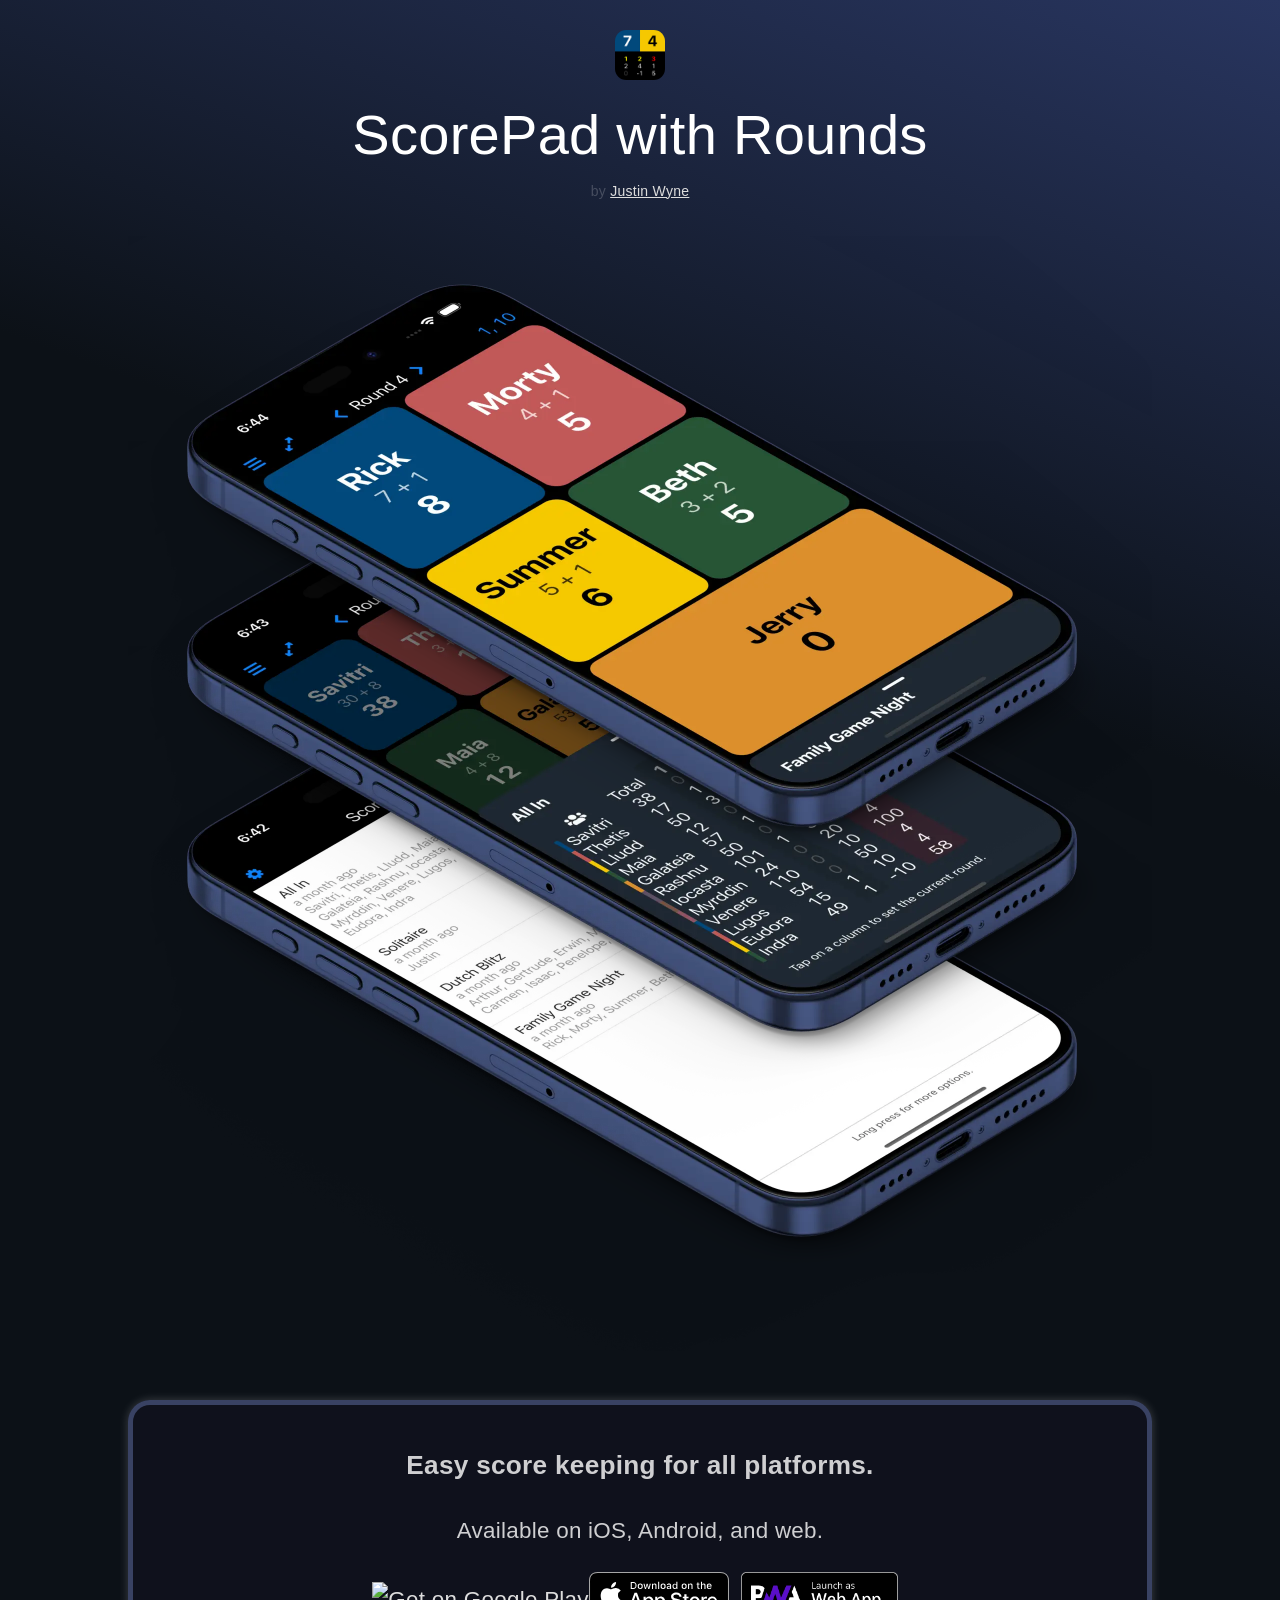
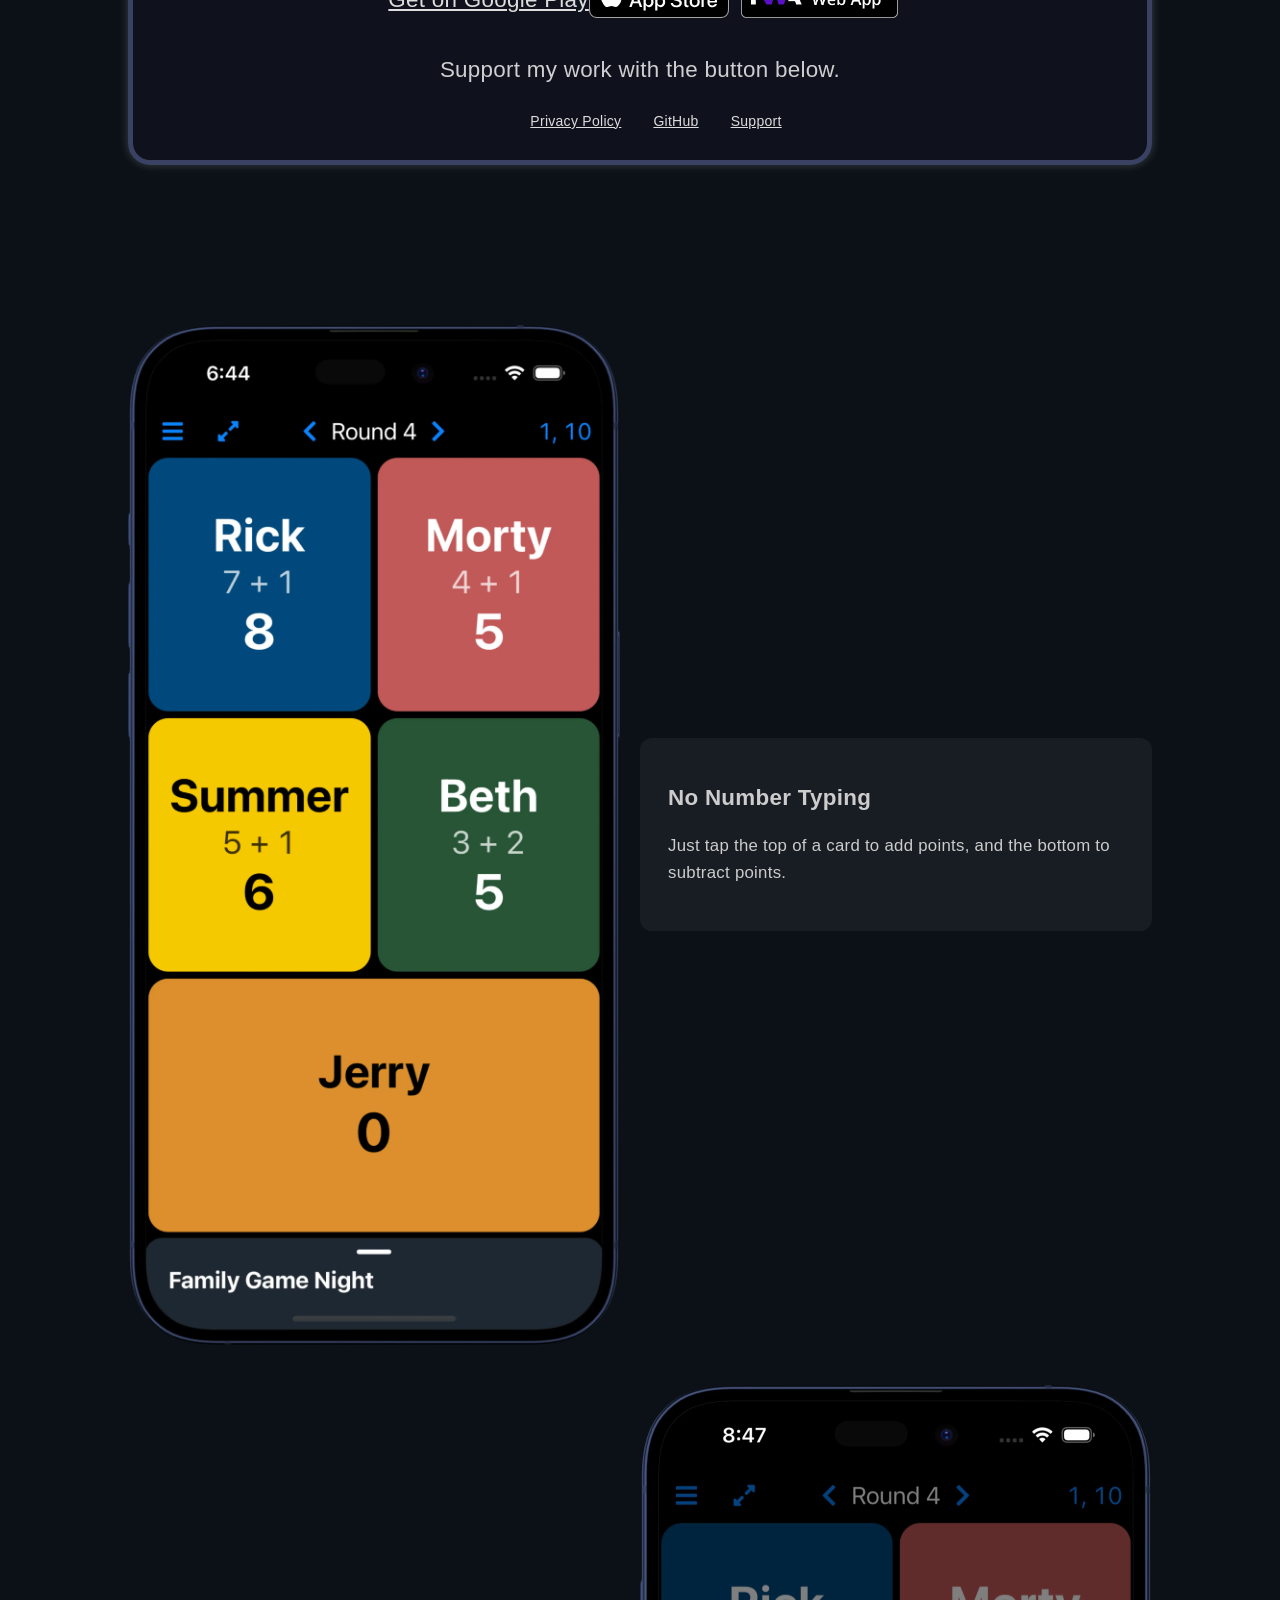
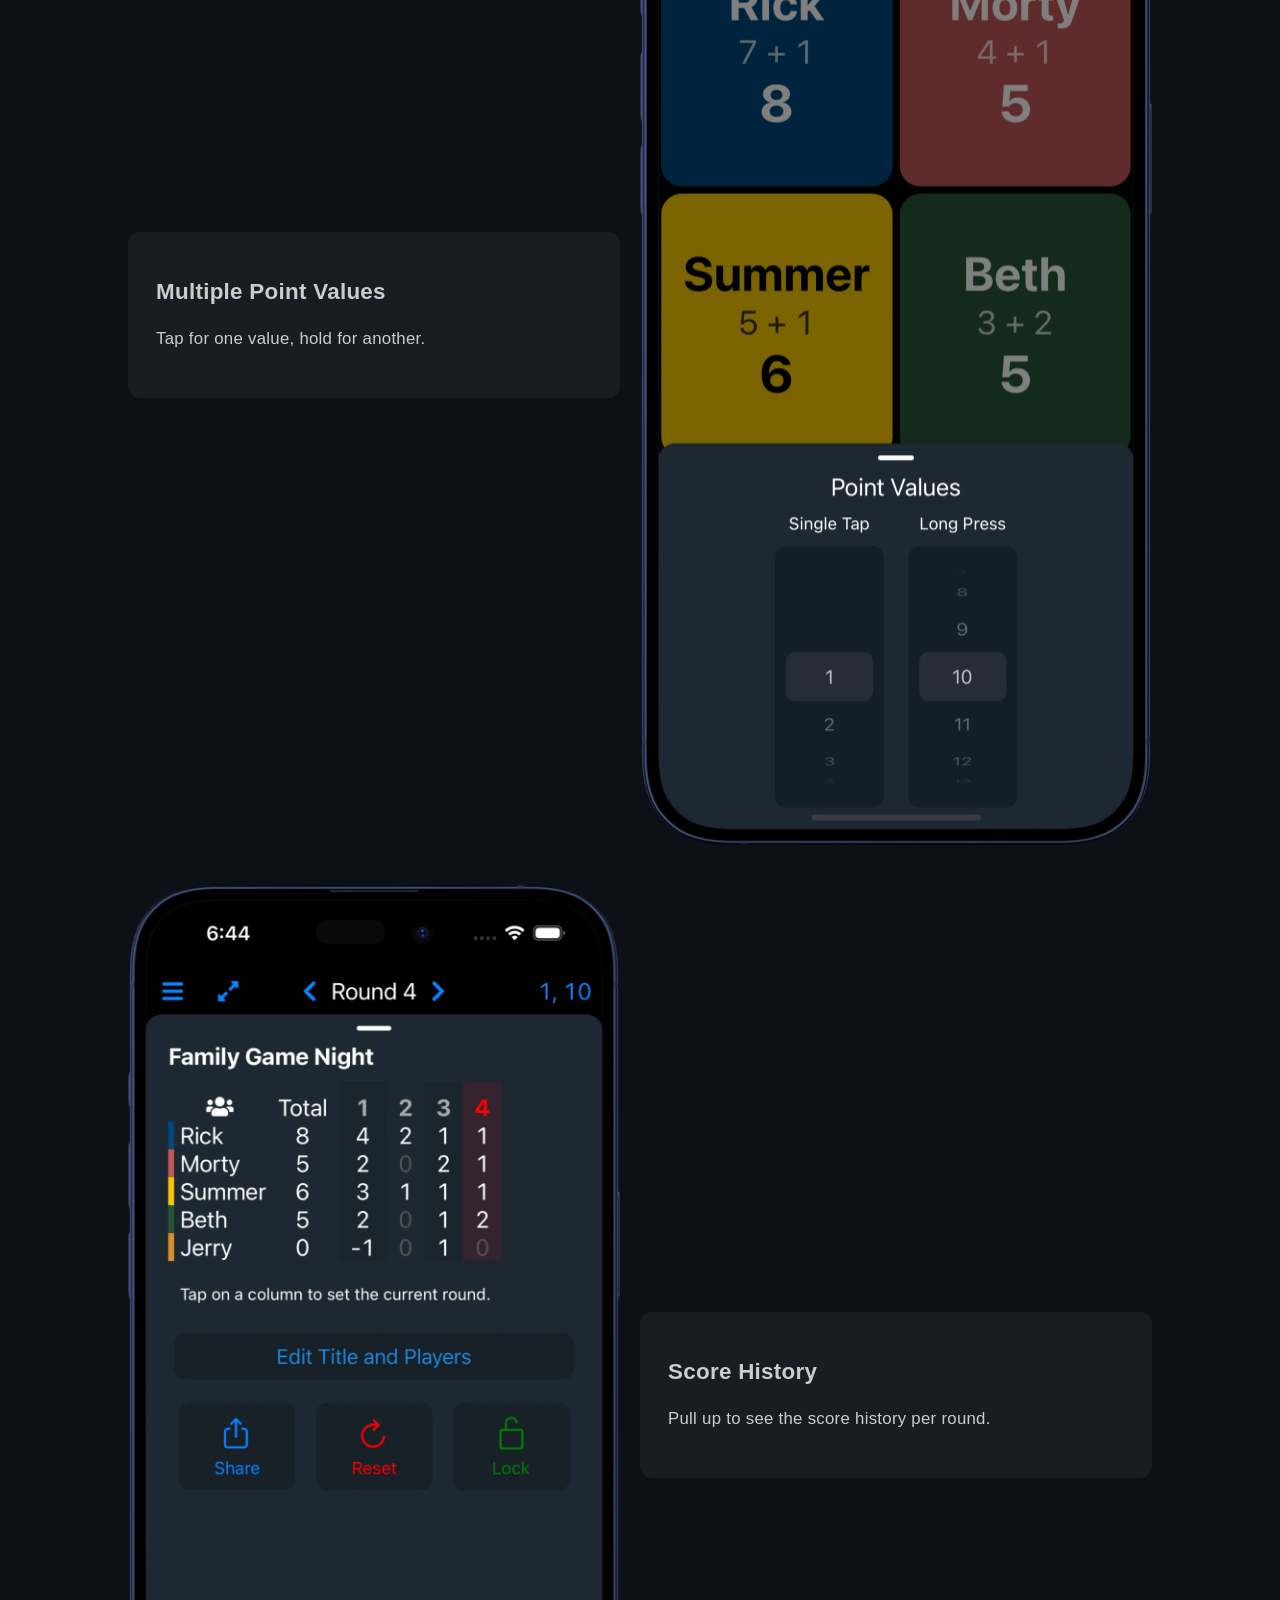
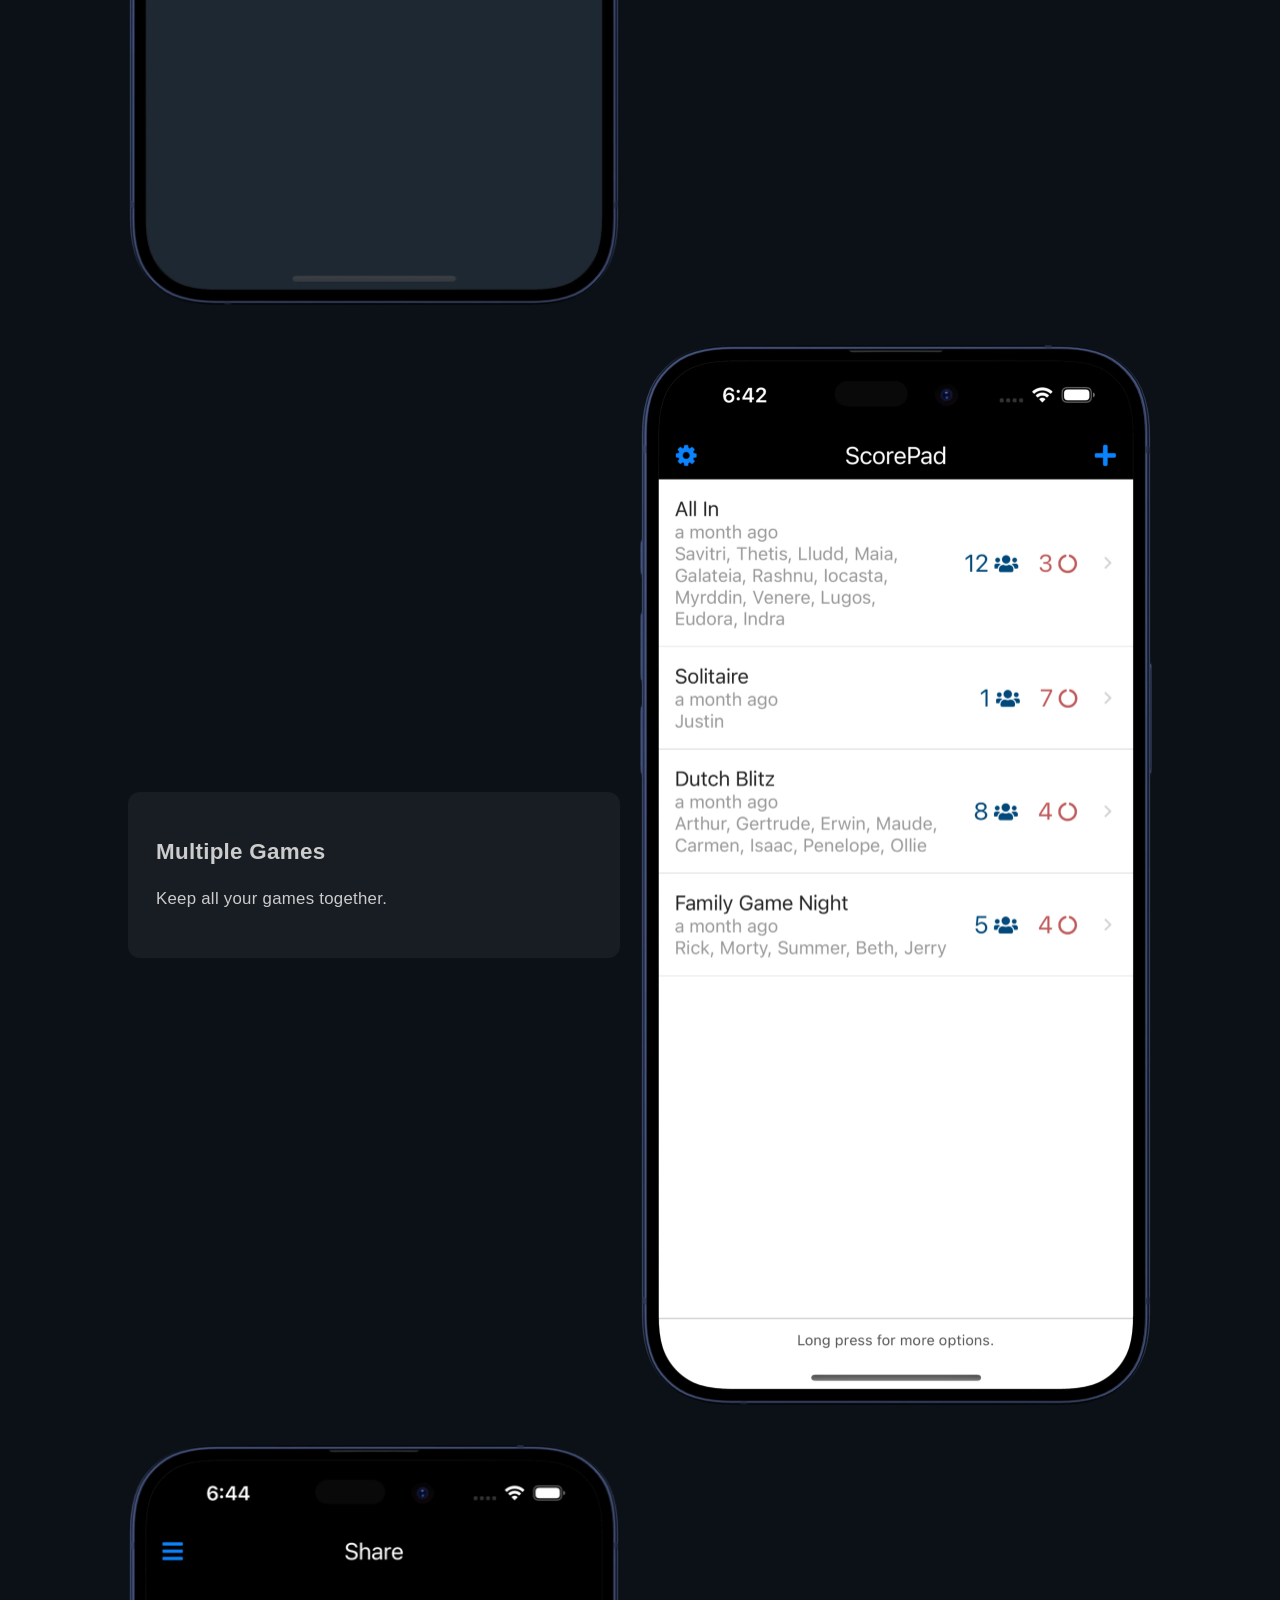
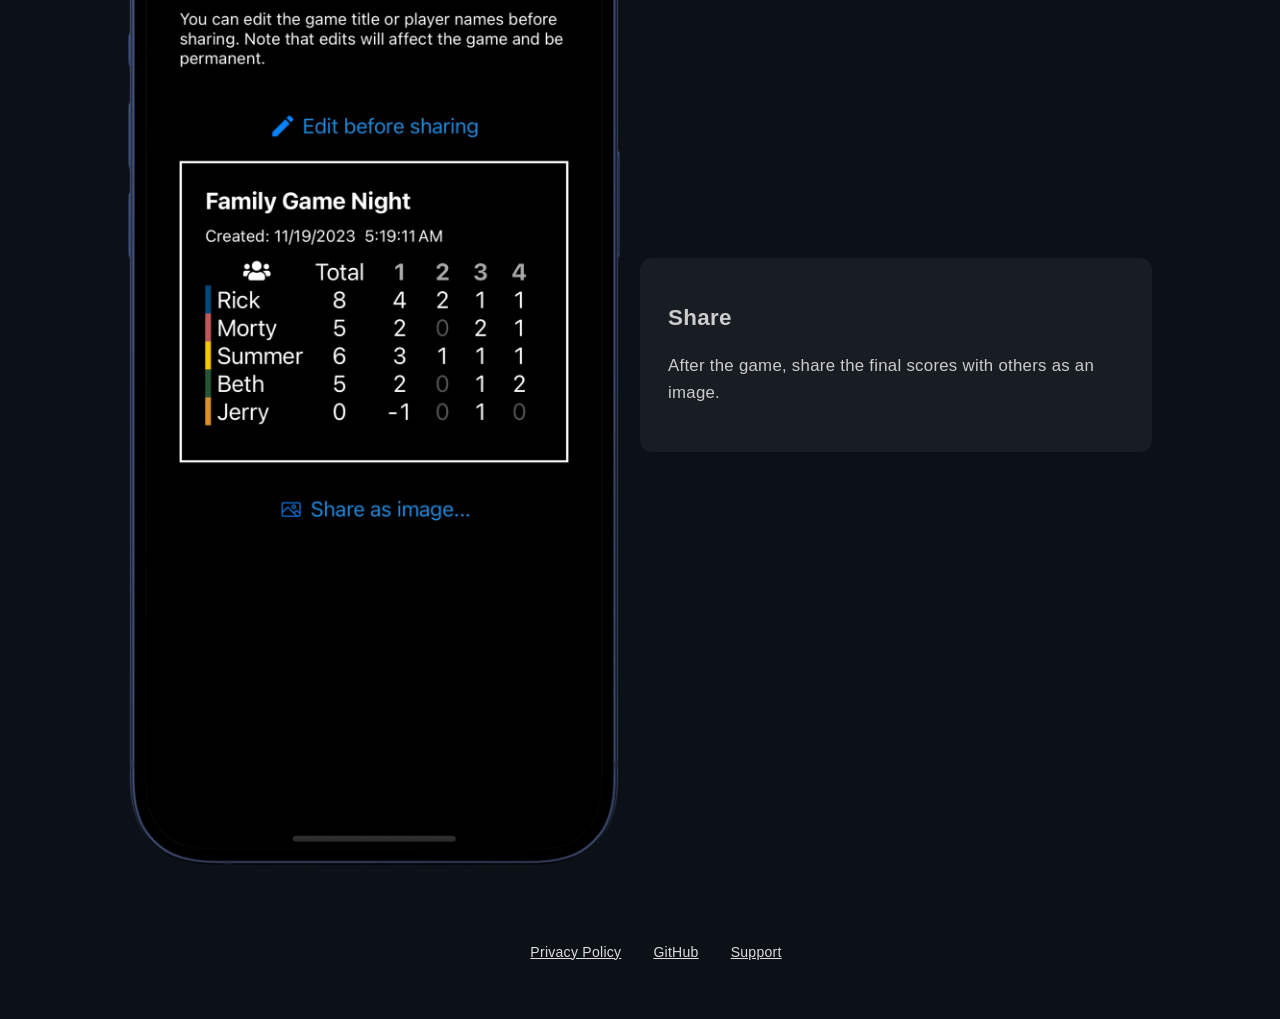
==== index.html @ 064e8ab2 "Opengraph image" ====
<!DOCTYPE html>
<html lang="en">
  <head>
    <meta charset="UTF-8" />
    <meta name="viewport" content="width=device-width, initial-scale=1.0" />
    <title>ScorePad with Rounds</title>
    <link rel="icon" href="assets/favicon.png" />

    <meta property="og:title" content="ScorePad with Rounds" />
    <meta
      property="og:description"
      content="Open source score app for iOS, Android, and web."
    />
    <meta property="og:image" content="assets/google-store-small.png" />

    <link rel="preload" href="assets/hero1.webp" as="image" />
    <link rel="preload" href="assets/hero2.webp" as="image" />
    <link rel="preload" href="assets/hero3.webp" as="image" />
  </head>

  <!-- Global site tag (gtag.js) - Google Analytics -->
  <script
    async
    src="https://www.googletagmanager.com/gtag/js?id=G-YLTV2HGXR5"
  ></script>
  <script>
    window.dataLayer = window.dataLayer || [];
    function gtag() {
      dataLayer.push(arguments);
    }
    gtag("js", new Date());

    gtag("config", "G-YLTV2HGXR5");
  </script>

  <style>
    html,
    body {
      /* overflow-x: hidden; */
      margin: 0;
      padding: 0;
      padding-top: 10px;
      font-size: 14px;
      font-family: sans-serif;
      letter-spacing: 0.02rem;
      line-height: 1.6;
      background: linear-gradient(200deg, #28355f, #0c1117 10%);
      background-size: 100% 100%;
      background-repeat: no-repeat;
      color: #ccc;
      min-height: 100vh;
      background-color: #0c1117;
    }

    @media (max-width: 768px) {
      html {
        font-size: 10px;
      }
    }

    @media (max-width: 640px) {
      html {
        font-size: 10px;
      }
    }

    .container {
      width: 90%;
      padding-left: 5%;
      padding-right: 5%;
      max-width: 1024px;
      margin: 0 auto;
    }

    .hero-wrapper {
      position: relative;
      overflow: visible;
      width: 100%;
      max-width: 100%;
      height: 0;
      padding-bottom: 100%;
      margin-top: 20px;
    }

    img.hero {
      position: absolute;
      overflow: visible;
      /* width: 140%;
      max-width: 140%; */
      width: 100%;
      max-width: 100%;
      /* left: -20%; */
      height: auto;
      animation: pulse 6s 10 ease-in-out;
      will-change: transform;
    }

    @keyframes pulse {
      0% {
        transform: translate3d(0, 0, 0);
      }

      50% {
        transform: translate3d(0, -20px, 0px);
      }

      100% {
        transform: translate3d(0, 0, 0);
      }
    }

    /* Education Styles */

    .edu {
      position: relative;
      overflow: hidden;
      display: grid;
      grid-template-columns: 1fr 1fr;
      max-width: 100%;
      padding: 20px 0;
    }

    .edu-left {
      padding-right: 20px;
    }

    .edu-left,
    .edu-right {
      display: flex;
      flex-direction: column;
      justify-content: center;
    }

    @media (max-width: 768px) {
      .edu-focus-left {
        grid-template-columns: 3fr 2fr;
      }

      .edu-focus-right {
        grid-template-columns: 2fr 3fr;
      }
    }

    .edu-info {
      background: hsla(0, 0%, 100%, 0.05);
      border-radius: 12px;
      float: right;
      padding: 2rem;
      font-size: 1.2rem;
    }

    .edu-info h2 {
      font-size: 1.6rem;
      margin-top: 1rem;
      margin-bottom: 1rem;
    }

    .edu img {
      position: relative;
      max-width: 100%;
      height: auto;
    }

    img.hero:nth-child(1) {
      top: 40%;
      animation-delay: 1s;
    }

    img.hero:nth-child(2) {
      top: 20%;
      animation-delay: 0.5s;
    }

    img.hero:nth-child(3) {
      top: 0;
    }

    .app__logo-wrapper {
      display: inline-block;
      background-size: contain;
      max-width: 50px;
      max-height: 50px;
      padding: 10px;
      margin: 64px;
      height: 100%;
      background-repeat: no-repeat;
      margin: 0 auto;
    }

    .app__logo {
      border-radius: 22.5%;
      mask-size: cover;
      width: 100%;
      height: auto;
      margin: 0 auto;
    }

    .app__name {
      display: block;
      font-size: 4rem;
      text-align: center;
      margin: 0 auto;
      color: #fff;
    }

    .author {
      display: block;
      font-size: 1rem;
      text-align: center;
      margin: 0 auto;
      padding-bottom: 1rem;
      color: rgba(255, 255, 255, 0.2);
    }

    .app__description {
      text-align: center;
      display: block;
      font-size: 1.6rem;
      margin: 10rem auto;
      color: rgba(255, 255, 255, 0.8);
      border: 5px solid rgba(76, 87, 130, 0.7);
      border-radius: 22px;
      padding: 1rem;
      padding-left: 3rem;
      padding-right: 3rem;
      box-shadow: 0 0 10px rgba(255, 255, 255, 0.2);
      background-color: rgba(18, 19, 33, 0.659);
    }

    footer {
      text-align: center;
      color: #ddd;
      padding: 3rem;
    }
    .footer__links {
      list-style: none;
      display: flex;
      justify-content: center;
      padding-left: 0;
    }
    .footer__link {
      margin-left: 32px;
    }

    a {
      color: #ddd;
      transition: color 0.3s ease-in-out;
    }

    a:hover {
      color: #fff;
    }

    .half {
      height: 50%;
      overflow: hidden;
    }

    .half img {
      height: 100%;
      object-fit: cover;
      width: 100%;
      object-position: bottom;
      mask-image: linear-gradient(
        to bottom,
        rgba(0, 0, 0, 0),
        rgba(0, 0, 0, 1) 20%
      );
    }

    .app__buttons {
      display: flex;
      flex-direction: row;
      align-items: center;
      justify-content: center;
      margin-left: -9.8px;
    }

    .app__buttons--mobile {
      display: none;
    }

    .app__button-play img {
      width: 176.4px;
    }

    .app__button-ios img {
      width: 140px;
    }

    .app__button-web {
      margin-left: 12px;
    }

    .app__button-web img {
      width: 157px;
    }

    @media (max-width: 768px) {
      .app__button-play img {
        width: 126px;
      }

      .app__button-ios img {
        width: 100px;
      }

      .app__button-web {
        margin-left: 8px;
      }

      .app__button-web img {
        width: 112px;
      }
    }

    /* Add more nth-child styles for additional images */
  </style>

  <body>
    <div class="container" style="text-align: center">
      <div class="app__logo-wrapper">
        <img
          class="app__logo"
          src="assets/app-icon.webp"
          alt="ScorePad with Rounds"
        />
      </div>
      <div class="app__name">ScorePad with Rounds</div>
      <div class="author">
        by <a href="https://www.justinwyne.com"> Justin Wyne </a>
      </div>
    </div>

    <div class="container">
      <div class="hero-wrapper">
        <img
          src="assets/hero3.webp"
          alt="ScorePad with Rounds"
          class="hero"
          loading="lazy"
        />
        <img
          src="assets/hero2.webp"
          alt="ScorePad with Rounds"
          class="hero"
          loading="lazy"
        />
        <img
          src="assets/hero1.webp"
          alt="ScorePad with Rounds"
          class="hero"
          loading="lazy"
        />
      </div>
    </div>

    <div class="container">
      <div class="app__description">
        <h3>Easy score keeping for all platforms.</h3>
        <p>Available on iOS, Android, and web.</p>
        <div class="app__buttons app__buttons--desktop">
          <a
            href="https://play.google.com/store/apps/details?id=com.wyne.scorepad"
            class="app__button-play"
            target="_blank"
            title="Get on Google Play"
          >
            <img src="assets/google-play-badge.png" alt="Get on Google Play" />
          </a>
          <a
            href="https://apps.apple.com/us/app/scorepad-with-rounds/id1577906063?platform=iphone"
            class="app__button-ios"
            target="_blank"
            title="Get on Appstore"
          >
            <img src="assets/ios-badge.svg" alt="Get on Appstore" />
          </a>
          <a
            href="https://wyne.github.io/scorepad-app/"
            class="app__button-web"
            target="_blank"
            title="Go to website"
          >
            <img src="assets/pwa-badge.png" alt="Go to website" />
          </a>
        </div>

        <p>Support my work with the button below.</p>

        <p>
          <script
            type="text/javascript"
            src="https://cdnjs.buymeacoffee.com/1.0.0/button.prod.min.js"
            data-name="bmc-button"
            data-slug="wyne"
            data-color="#FFDD00"
            data-emoji=""
            data-font="Poppins"
            data-text="Buy me a coffee"
            data-outline-color="#000000"
            data-font-color="#000000"
            data-coffee-color="#ffffff"
          ></script>
        </p>

        <ul class="footer__links" style="font-size: 1rem">
          <li class="footer__link">
            <a href="privacy.html">Privacy Policy</a>
          </li>
          <li class="footer__link">
            <a
              href="https://github.com/wyne/scorepad-react-native"
              targe="_blank"
              >GitHub</a
            >
          </li>
          <li class="footer__link">
            <a href="mailto:scorepad@justinwyne.com">Support</a>
          </li>
        </ul>
      </div>

      <div class="edu edu-focus-left">
        <div class="edu-left">
          <img src="assets/edu-board5.webp" alt="ScorePad with Rounds" />
        </div>
        <div class="edu-right">
          <div class="edu-info">
            <h2>No Number Typing</h2>
            <p>
              Just tap the top of a card to add points, and the bottom to
              subtract points.
            </p>
          </div>
        </div>
      </div>

      <div class="edu edu-focus-right">
        <div class="edu-left">
          <div class="edu-info">
            <h2>Multiple Point Values</h2>
            <p>Tap for one value, hold for another.</p>
          </div>
        </div>
        <div class="edu-right">
          <img src="assets/edu-addend5.webp" alt="ScorePad with Rounds" />
        </div>
      </div>

      <div class="edu edu-focus-left">
        <div class="edu-left">
          <img src="assets/edu-bottom5.webp" alt="ScorePad with Rounds" />
        </div>
        <div class="edu-right">
          <div class="edu-info">
            <h2>Score History</h2>
            <p>Pull up to see the score history per round.</p>
          </div>
        </div>
      </div>

      <div class="edu edu-focus-right">
        <div class="edu-left">
          <div class="edu-info">
            <h2>Multiple Games</h2>
            <p>Keep all your games together.</p>
          </div>
        </div>
        <div class="edu-right">
          <img src="assets/edu-home.webp" alt="ScorePad with Rounds" />
        </div>
      </div>

      <div class="edu edu-focus-left">
        <div class="edu-left">
          <img src="assets/edu-share.webp" alt="ScorePad with Rounds" />
        </div>
        <div class="edu-right">
          <div class="edu-info">
            <h2>Share</h2>
            <p>
              After the game, share the final scores with others as an image.
            </p>
          </div>
        </div>
      </div>
    </div>

    <footer>
      <ul class="footer__links">
        <li class="footer__link">
          <a href="/privacy">Privacy Policy</a>
        </li>
        <li class="footer__link">
          <a href="https://github.com/wyne/scorepad-react-native" targe="_blank"
            >GitHub</a
          >
        </li>
        <li class="footer__link">
          <a href="mailto:scorepad@justinwyne.com">Support</a>
        </li>
      </ul>
    </footer>
  </body>
</html>
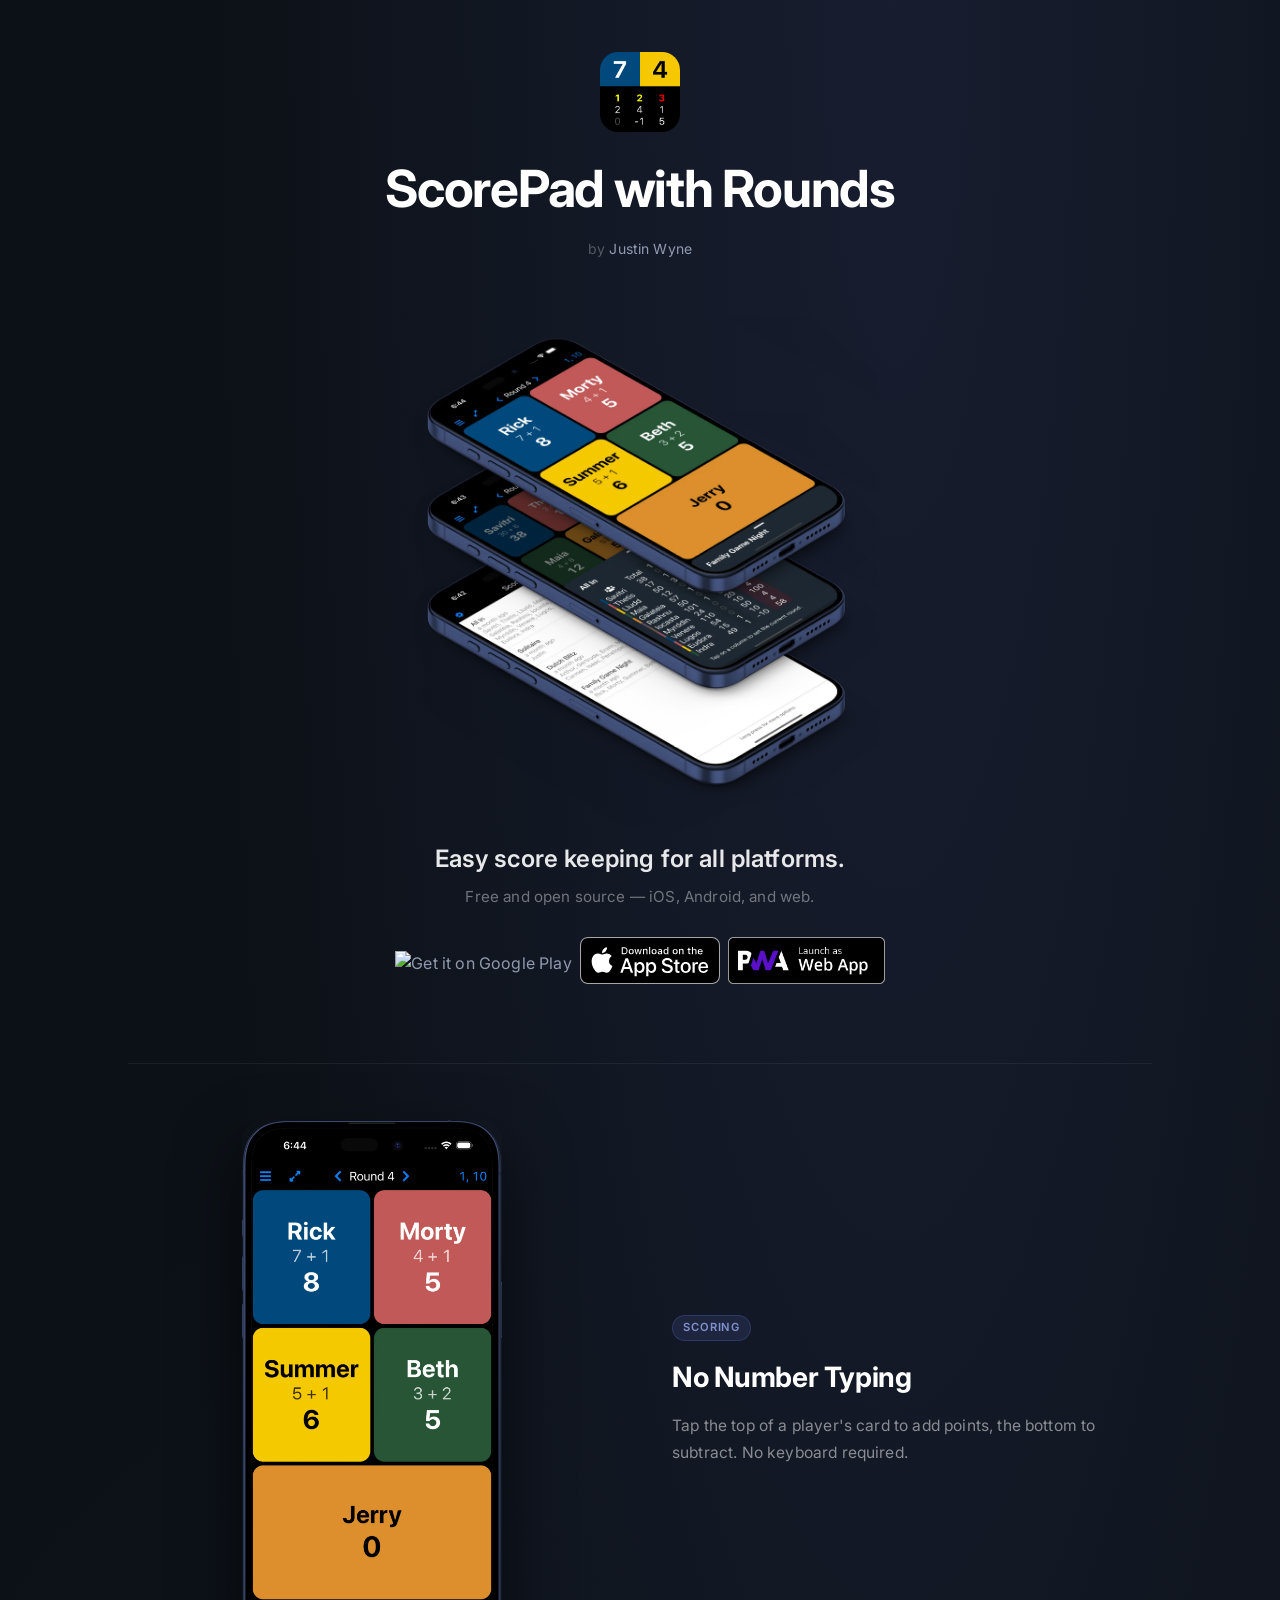
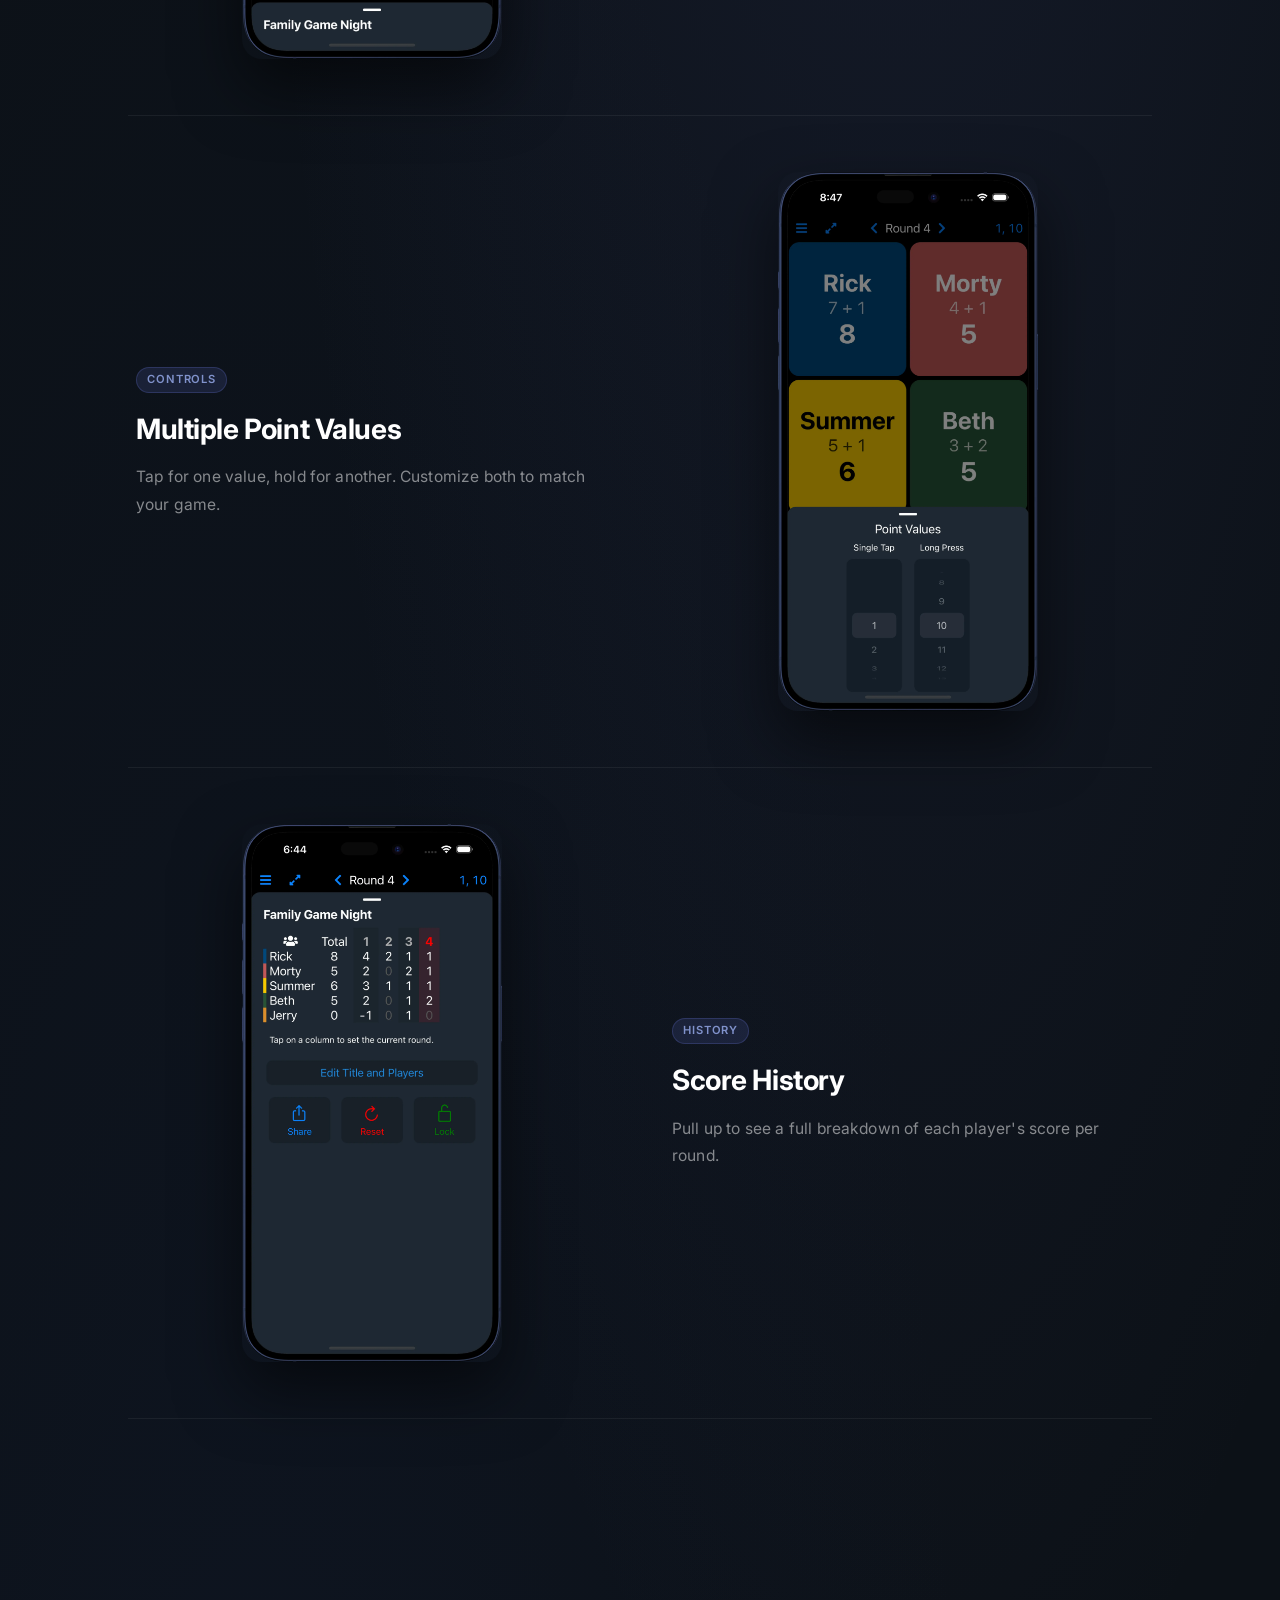
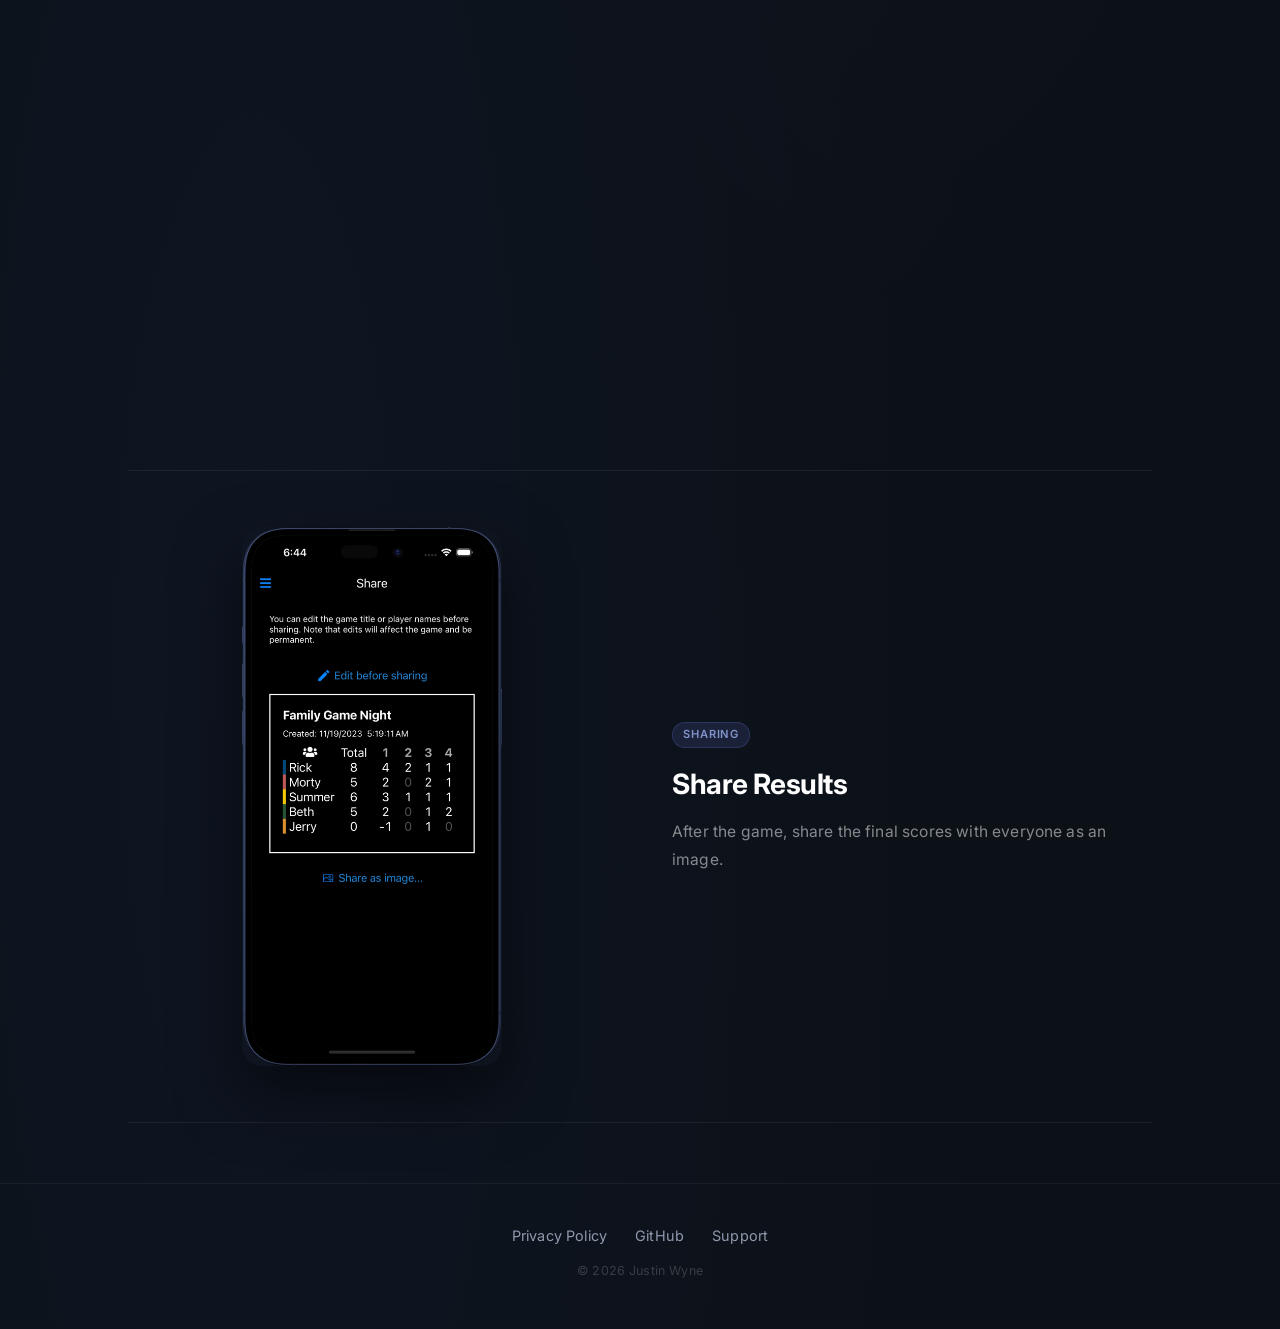
==== commit 2600f238: "Cleanup UI, create readme" ====
--- a/index.html
+++ b/index.html
@@ -4,503 +4,453 @@
     <meta charset="UTF-8" />
     <meta name="viewport" content="width=device-width, initial-scale=1.0" />
     <title>ScorePad with Rounds</title>
+    <meta name="description" content="Free score-keeping app for board games, card games, and any competitive activity. Available on iOS, Android, and web." />
     <link rel="icon" href="assets/favicon.png" />
 
     <meta property="og:title" content="ScorePad with Rounds" />
-    <meta
-      property="og:description"
-      content="Open source score app for iOS, Android, and web."
-    />
+    <meta property="og:description" content="Free open-source score keeping app for iOS, Android, and web." />
     <meta property="og:image" content="assets/google-store-small.png" />
+    <meta property="og:type" content="website" />
+    <meta property="og:url" content="https://www.scorepadapp.com" />
 
     <link rel="preload" href="assets/hero1.webp" as="image" />
     <link rel="preload" href="assets/hero2.webp" as="image" />
     <link rel="preload" href="assets/hero3.webp" as="image" />
+
+    <link rel="preconnect" href="https://fonts.googleapis.com" />
+    <link rel="preconnect" href="https://fonts.gstatic.com" crossorigin />
+    <link href="https://fonts.googleapis.com/css2?family=Inter:wght@400;500;600;700&display=swap" rel="stylesheet" />
+
+    <!-- Google Analytics -->
+    <script async src="https://www.googletagmanager.com/gtag/js?id=G-YLTV2HGXR5"></script>
+    <script>
+      window.dataLayer = window.dataLayer || [];
+      function gtag() { dataLayer.push(arguments); }
+      gtag("js", new Date());
+      gtag("config", "G-YLTV2HGXR5");
+    </script>
+
+    <style>
+      *, *::before, *::after {
+        box-sizing: border-box;
+      }
+
+      html {
+        scroll-behavior: smooth;
+      }
+
+      html, body {
+        margin: 0;
+        padding: 0;
+        font-family: 'Inter', -apple-system, BlinkMacSystemFont, 'Segoe UI', sans-serif;
+        font-size: 16px;
+        letter-spacing: 0.01rem;
+        line-height: 1.6;
+        min-height: 100vh;
+        background-color: #0c1117;
+        color: #a0aabb;
+      }
+
+      body {
+        background:
+          radial-gradient(ellipse at 70% 0%, rgba(76, 87, 160, 0.18) 0%, transparent 55%),
+          radial-gradient(ellipse at 20% 85%, rgba(30, 50, 110, 0.12) 0%, transparent 50%),
+          #0c1117;
+      }
+
+      .container {
+        width: 100%;
+        max-width: 1024px;
+        margin: 0 auto;
+        padding: 0 5%;
+      }
+
+      a {
+        color: rgba(200, 210, 235, 0.7);
+        text-decoration: none;
+        transition: color 0.2s ease;
+      }
+
+      a:hover {
+        color: #fff;
+      }
+
+      /* ── Header ── */
+      .header {
+        text-align: center;
+        padding: 52px 0 32px;
+      }
+
+      .app__logo-wrapper {
+        display: inline-block;
+        width: 80px;
+        height: 80px;
+        margin-bottom: 16px;
+      }
+
+      .app__logo {
+        width: 100%;
+        height: auto;
+        border-radius: 22.5%;
+      }
+
+      .app__name {
+        display: block;
+        font-size: clamp(2rem, 5vw, 3.2rem);
+        font-weight: 700;
+        color: #fff;
+        letter-spacing: -0.025em;
+        margin-bottom: 8px;
+      }
+
+      .author {
+        display: block;
+        font-size: 0.875rem;
+        color: rgba(255, 255, 255, 0.28);
+      }
+
+      /* ── Hero ── */
+      .hero-wrapper {
+        position: relative;
+        width: 100%;
+        max-width: 480px;
+        margin: 24px auto 0;
+        aspect-ratio: 1 / 1;
+      }
+
+      img.hero {
+        position: absolute;
+        width: 100%;
+        height: auto;
+        animation: float 6s ease-in-out infinite;
+        will-change: transform;
+      }
+
+      img.hero:nth-child(1) { top: 40%; animation-delay: 1s; }
+      img.hero:nth-child(2) { top: 20%; animation-delay: 0.5s; }
+      img.hero:nth-child(3) { top: 0; }
+
+      @keyframes float {
+        0%, 100% { transform: translateY(0); }
+        50%       { transform: translateY(-18px); }
+      }
+
+      /* ── CTA ── */
+      .cta {
+        text-align: center;
+        padding: 44px 0 24px;
+      }
+
+      .cta__headline {
+        font-size: clamp(1.2rem, 3vw, 1.5rem);
+        font-weight: 600;
+        color: rgba(255, 255, 255, 0.9);
+        margin: 0 0 6px;
+      }
+
+      .cta__sub {
+        font-size: 0.95rem;
+        color: rgba(255, 255, 255, 0.4);
+        margin: 0 0 28px;
+      }
+
+      .app__buttons {
+        display: flex;
+        flex-direction: row;
+        align-items: center;
+        justify-content: center;
+        gap: 8px;
+        flex-wrap: wrap;
+        margin-bottom: 28px;
+      }
+
+      .app__button-play img { width: 176px; }
+      .app__button-ios img  { width: 140px; }
+      .app__button-web img  { width: 157px; }
+
+      @media (max-width: 480px) {
+        .app__button-play img { width: 140px; }
+        .app__button-ios img  { width: 112px; }
+        .app__button-web img  { width: 126px; }
+      }
+
+      /* ── Features ── */
+      .features {
+        padding: 20px 0 60px;
+      }
+
+      .feature-divider {
+        border: none;
+        border-top: 1px solid rgba(255, 255, 255, 0.06);
+        margin: 0;
+      }
+
+      .edu {
+        display: grid;
+        grid-template-columns: 1fr 1fr;
+        gap: 48px;
+        align-items: center;
+        padding: 56px 0;
+        opacity: 0;
+        transform: translateY(24px);
+        transition: opacity 0.55s ease, transform 0.55s ease;
+      }
+
+      .edu.visible {
+        opacity: 1;
+        transform: translateY(0);
+      }
+
+      .edu-focus-right .edu-image { order: 2; }
+      .edu-focus-right .edu-info  { order: 1; }
+
+      @media (max-width: 640px) {
+        .edu {
+          grid-template-columns: 1fr;
+          gap: 24px;
+          padding: 40px 0;
+        }
+        /* Image always on top when stacked */
+        .edu .edu-image { order: -1 !important; }
+        .edu .edu-info  { order: 1 !important; }
+      }
+
+      .edu-image img {
+        width: 100%;
+        max-width: 260px;
+        height: auto;
+        display: block;
+        margin: 0 auto;
+        border-radius: 20px;
+        box-shadow: 0 28px 64px rgba(0, 0, 0, 0.55);
+      }
+
+      .edu-info {
+        padding: 0 8px;
+      }
+
+      .edu-badge {
+        display: inline-block;
+        background: rgba(76, 87, 160, 0.22);
+        color: rgba(140, 158, 220, 0.9);
+        border: 1px solid rgba(76, 87, 160, 0.38);
+        border-radius: 20px;
+        font-size: 0.7rem;
+        font-weight: 600;
+        letter-spacing: 0.08em;
+        text-transform: uppercase;
+        padding: 3px 10px;
+        margin-bottom: 14px;
+      }
+
+      .edu-info h2 {
+        font-size: clamp(1.3rem, 2.5vw, 1.75rem);
+        font-weight: 700;
+        color: #fff;
+        margin: 0 0 12px;
+        letter-spacing: -0.015em;
+      }
+
+      .edu-info p {
+        font-size: 0.975rem;
+        color: rgba(255, 255, 255, 0.5);
+        margin: 0;
+        line-height: 1.75;
+      }
+
+      /* ── Footer ── */
+      footer {
+        text-align: center;
+        padding: 40px 0 48px;
+        border-top: 1px solid rgba(255, 255, 255, 0.05);
+      }
+
+      .footer__links {
+        list-style: none;
+        display: flex;
+        justify-content: center;
+        gap: 28px;
+        padding: 0;
+        margin: 0 0 14px;
+        flex-wrap: wrap;
+        font-size: 0.9rem;
+      }
+
+      .footer__copyright {
+        font-size: 0.78rem;
+        color: rgba(255, 255, 255, 0.18);
+        margin: 0;
+      }
+
+      /* ── Accessibility ── */
+      @media (prefers-reduced-motion: reduce) {
+        .edu {
+          opacity: 1;
+          transform: none;
+          transition: none;
+        }
+        img.hero {
+          animation: none;
+        }
+      }
+    </style>
   </head>
 
-  <!-- Global site tag (gtag.js) - Google Analytics -->
-  <script
-    async
-    src="https://www.googletagmanager.com/gtag/js?id=G-YLTV2HGXR5"
-  ></script>
-  <script>
-    window.dataLayer = window.dataLayer || [];
-    function gtag() {
-      dataLayer.push(arguments);
-    }
-    gtag("js", new Date());
-
-    gtag("config", "G-YLTV2HGXR5");
-  </script>
-
-  <style>
-    html,
-    body {
-      /* overflow-x: hidden; */
-      margin: 0;
-      padding: 0;
-      padding-top: 10px;
-      font-size: 14px;
-      font-family: sans-serif;
-      letter-spacing: 0.02rem;
-      line-height: 1.6;
-      background: linear-gradient(200deg, #28355f, #0c1117 10%);
-      background-size: 100% 100%;
-      background-repeat: no-repeat;
-      color: #ccc;
-      min-height: 100vh;
-      background-color: #0c1117;
-    }
-
-    @media (max-width: 768px) {
-      html {
-        font-size: 10px;
-      }
-    }
-
-    @media (max-width: 640px) {
-      html {
-        font-size: 10px;
-      }
-    }
-
-    .container {
-      width: 90%;
-      padding-left: 5%;
-      padding-right: 5%;
-      max-width: 1024px;
-      margin: 0 auto;
-    }
-
-    .hero-wrapper {
-      position: relative;
-      overflow: visible;
-      width: 100%;
-      max-width: 100%;
-      height: 0;
-      padding-bottom: 100%;
-      margin-top: 20px;
-    }
-
-    img.hero {
-      position: absolute;
-      overflow: visible;
-      /* width: 140%;
-      max-width: 140%; */
-      width: 100%;
-      max-width: 100%;
-      /* left: -20%; */
-      height: auto;
-      animation: pulse 6s 10 ease-in-out;
-      will-change: transform;
-    }
-
-    @keyframes pulse {
-      0% {
-        transform: translate3d(0, 0, 0);
-      }
-
-      50% {
-        transform: translate3d(0, -20px, 0px);
-      }
-
-      100% {
-        transform: translate3d(0, 0, 0);
-      }
-    }
-
-    /* Education Styles */
-
-    .edu {
-      position: relative;
-      overflow: hidden;
-      display: grid;
-      grid-template-columns: 1fr 1fr;
-      max-width: 100%;
-      padding: 20px 0;
-    }
-
-    .edu-left {
-      padding-right: 20px;
-    }
-
-    .edu-left,
-    .edu-right {
-      display: flex;
-      flex-direction: column;
-      justify-content: center;
-    }
-
-    @media (max-width: 768px) {
-      .edu-focus-left {
-        grid-template-columns: 3fr 2fr;
-      }
-
-      .edu-focus-right {
-        grid-template-columns: 2fr 3fr;
-      }
-    }
-
-    .edu-info {
-      background: hsla(0, 0%, 100%, 0.05);
-      border-radius: 12px;
-      float: right;
-      padding: 2rem;
-      font-size: 1.2rem;
-    }
-
-    .edu-info h2 {
-      font-size: 1.6rem;
-      margin-top: 1rem;
-      margin-bottom: 1rem;
-    }
-
-    .edu img {
-      position: relative;
-      max-width: 100%;
-      height: auto;
-    }
-
-    img.hero:nth-child(1) {
-      top: 40%;
-      animation-delay: 1s;
-    }
-
-    img.hero:nth-child(2) {
-      top: 20%;
-      animation-delay: 0.5s;
-    }
-
-    img.hero:nth-child(3) {
-      top: 0;
-    }
-
-    .app__logo-wrapper {
-      display: inline-block;
-      background-size: contain;
-      max-width: 50px;
-      max-height: 50px;
-      padding: 10px;
-      margin: 64px;
-      height: 100%;
-      background-repeat: no-repeat;
-      margin: 0 auto;
-    }
-
-    .app__logo {
-      border-radius: 22.5%;
-      mask-size: cover;
-      width: 100%;
-      height: auto;
-      margin: 0 auto;
-    }
-
-    .app__name {
-      display: block;
-      font-size: 4rem;
-      text-align: center;
-      margin: 0 auto;
-      color: #fff;
-    }
-
-    .author {
-      display: block;
-      font-size: 1rem;
-      text-align: center;
-      margin: 0 auto;
-      padding-bottom: 1rem;
-      color: rgba(255, 255, 255, 0.2);
-    }
-
-    .app__description {
-      text-align: center;
-      display: block;
-      font-size: 1.6rem;
-      margin: 10rem auto;
-      color: rgba(255, 255, 255, 0.8);
-      border: 5px solid rgba(76, 87, 130, 0.7);
-      border-radius: 22px;
-      padding: 1rem;
-      padding-left: 3rem;
-      padding-right: 3rem;
-      box-shadow: 0 0 10px rgba(255, 255, 255, 0.2);
-      background-color: rgba(18, 19, 33, 0.659);
-    }
-
-    footer {
-      text-align: center;
-      color: #ddd;
-      padding: 3rem;
-    }
-    .footer__links {
-      list-style: none;
-      display: flex;
-      justify-content: center;
-      padding-left: 0;
-    }
-    .footer__link {
-      margin-left: 32px;
-    }
-
-    a {
-      color: #ddd;
-      transition: color 0.3s ease-in-out;
-    }
-
-    a:hover {
-      color: #fff;
-    }
-
-    .half {
-      height: 50%;
-      overflow: hidden;
-    }
-
-    .half img {
-      height: 100%;
-      object-fit: cover;
-      width: 100%;
-      object-position: bottom;
-      mask-image: linear-gradient(
-        to bottom,
-        rgba(0, 0, 0, 0),
-        rgba(0, 0, 0, 1) 20%
-      );
-    }
-
-    .app__buttons {
-      display: flex;
-      flex-direction: row;
-      align-items: center;
-      justify-content: center;
-      margin-left: -9.8px;
-    }
-
-    .app__buttons--mobile {
-      display: none;
-    }
-
-    .app__button-play img {
-      width: 176.4px;
-    }
-
-    .app__button-ios img {
-      width: 140px;
-    }
-
-    .app__button-web {
-      margin-left: 12px;
-    }
-
-    .app__button-web img {
-      width: 157px;
-    }
-
-    @media (max-width: 768px) {
-      .app__button-play img {
-        width: 126px;
-      }
-
-      .app__button-ios img {
-        width: 100px;
-      }
-
-      .app__button-web {
-        margin-left: 8px;
-      }
-
-      .app__button-web img {
-        width: 112px;
-      }
-    }
-
-    /* Add more nth-child styles for additional images */
-  </style>
-
   <body>
-    <div class="container" style="text-align: center">
-      <div class="app__logo-wrapper">
-        <img
-          class="app__logo"
-          src="assets/app-icon.webp"
-          alt="ScorePad with Rounds"
-        />
-      </div>
-      <div class="app__name">ScorePad with Rounds</div>
-      <div class="author">
-        by <a href="https://www.justinwyne.com"> Justin Wyne </a>
+
+    <!-- Header -->
+    <div class="container">
+      <div class="header">
+        <div class="app__logo-wrapper">
+          <img class="app__logo" src="assets/app-icon.webp" alt="ScorePad with Rounds app icon" />
+        </div>
+        <span class="app__name">ScorePad with Rounds</span>
+        <span class="author">by <a href="https://www.justinwyne.com">Justin Wyne</a></span>
       </div>
     </div>
 
+    <!-- Hero -->
     <div class="container">
       <div class="hero-wrapper">
-        <img
-          src="assets/hero3.webp"
-          alt="ScorePad with Rounds"
-          class="hero"
-          loading="lazy"
-        />
-        <img
-          src="assets/hero2.webp"
-          alt="ScorePad with Rounds"
-          class="hero"
-          loading="lazy"
-        />
-        <img
-          src="assets/hero1.webp"
-          alt="ScorePad with Rounds"
-          class="hero"
-          loading="lazy"
-        />
+        <img src="assets/hero3.webp" alt="" class="hero" aria-hidden="true" />
+        <img src="assets/hero2.webp" alt="" class="hero" aria-hidden="true" />
+        <img src="assets/hero1.webp" alt="ScorePad app screenshot" class="hero" />
       </div>
     </div>
 
+    <!-- CTA -->
     <div class="container">
-      <div class="app__description">
-        <h3>Easy score keeping for all platforms.</h3>
-        <p>Available on iOS, Android, and web.</p>
-        <div class="app__buttons app__buttons--desktop">
-          <a
-            href="https://play.google.com/store/apps/details?id=com.wyne.scorepad"
-            class="app__button-play"
-            target="_blank"
-            title="Get on Google Play"
-          >
-            <img src="assets/google-play-badge.png" alt="Get on Google Play" />
+      <div class="cta">
+        <p class="cta__headline">Easy score keeping for all platforms.</p>
+        <p class="cta__sub">Free and open source &mdash; iOS, Android, and web.</p>
+        <div class="app__buttons">
+          <a href="https://play.google.com/store/apps/details?id=com.wyne.scorepad"
+             class="app__button-play" target="_blank" rel="noopener noreferrer"
+             title="Get it on Google Play">
+            <img src="assets/google-play-badge.png" alt="Get it on Google Play" />
           </a>
-          <a
-            href="https://apps.apple.com/us/app/scorepad-with-rounds/id1577906063?platform=iphone"
-            class="app__button-ios"
-            target="_blank"
-            title="Get on Appstore"
-          >
-            <img src="assets/ios-badge.svg" alt="Get on Appstore" />
+          <a href="https://apps.apple.com/us/app/scorepad-with-rounds/id1577906063?platform=iphone"
+             class="app__button-ios" target="_blank" rel="noopener noreferrer"
+             title="Download on the App Store">
+            <img src="assets/ios-badge.svg" alt="Download on the App Store" />
           </a>
-          <a
-            href="https://wyne.github.io/scorepad-app/"
-            class="app__button-web"
-            target="_blank"
-            title="Go to website"
-          >
-            <img src="assets/pwa-badge.png" alt="Go to website" />
+          <a href="https://wyne.github.io/scorepad-app/"
+             class="app__button-web" target="_blank" rel="noopener noreferrer"
+             title="Open the web app">
+            <img src="assets/pwa-badge.png" alt="Open web app" />
           </a>
         </div>
-
-        <p>Support my work with the button below.</p>
-
-        <p>
-          <script
-            type="text/javascript"
-            src="https://cdnjs.buymeacoffee.com/1.0.0/button.prod.min.js"
-            data-name="bmc-button"
-            data-slug="wyne"
-            data-color="#FFDD00"
-            data-emoji=""
-            data-font="Poppins"
-            data-text="Buy me a coffee"
-            data-outline-color="#000000"
-            data-font-color="#000000"
-            data-coffee-color="#ffffff"
-          ></script>
-        </p>
-
-        <ul class="footer__links" style="font-size: 1rem">
-          <li class="footer__link">
-            <a href="privacy.html">Privacy Policy</a>
-          </li>
-          <li class="footer__link">
-            <a
-              href="https://github.com/wyne/scorepad-react-native"
-              targe="_blank"
-              >GitHub</a
-            >
-          </li>
-          <li class="footer__link">
-            <a href="mailto:scorepad@justinwyne.com">Support</a>
-          </li>
-        </ul>
-      </div>
+        <script type="text/javascript"
+          src="https://cdnjs.buymeacoffee.com/1.0.0/button.prod.min.js"
+          data-name="bmc-button"
+          data-slug="wyne"
+          data-color="#FFDD00"
+          data-emoji=""
+          data-font="Poppins"
+          data-text="Buy me a coffee"
+          data-outline-color="#000000"
+          data-font-color="#000000"
+          data-coffee-color="#ffffff"
+        ></script>
+      </div>
+    </div>
+
+    <!-- Features -->
+    <div class="container features">
+      <hr class="feature-divider" />
 
       <div class="edu edu-focus-left">
-        <div class="edu-left">
-          <img src="assets/edu-board5.webp" alt="ScorePad with Rounds" />
-        </div>
-        <div class="edu-right">
-          <div class="edu-info">
-            <h2>No Number Typing</h2>
-            <p>
-              Just tap the top of a card to add points, and the bottom to
-              subtract points.
-            </p>
-          </div>
-        </div>
-      </div>
+        <div class="edu-image">
+          <img src="assets/edu-board5.webp" alt="Score board view" loading="lazy" />
+        </div>
+        <div class="edu-info">
+          <div class="edu-badge">Scoring</div>
+          <h2>No Number Typing</h2>
+          <p>Tap the top of a player's card to add points, the bottom to subtract. No keyboard required.</p>
+        </div>
+      </div>
+
+      <hr class="feature-divider" />
 
       <div class="edu edu-focus-right">
-        <div class="edu-left">
-          <div class="edu-info">
-            <h2>Multiple Point Values</h2>
-            <p>Tap for one value, hold for another.</p>
-          </div>
-        </div>
-        <div class="edu-right">
-          <img src="assets/edu-addend5.webp" alt="ScorePad with Rounds" />
-        </div>
-      </div>
+        <div class="edu-image">
+          <img src="assets/edu-addend5.webp" alt="Point value settings" loading="lazy" />
+        </div>
+        <div class="edu-info">
+          <div class="edu-badge">Controls</div>
+          <h2>Multiple Point Values</h2>
+          <p>Tap for one value, hold for another. Customize both to match your game.</p>
+        </div>
+      </div>
+
+      <hr class="feature-divider" />
 
       <div class="edu edu-focus-left">
-        <div class="edu-left">
-          <img src="assets/edu-bottom5.webp" alt="ScorePad with Rounds" />
-        </div>
-        <div class="edu-right">
-          <div class="edu-info">
-            <h2>Score History</h2>
-            <p>Pull up to see the score history per round.</p>
-          </div>
-        </div>
-      </div>
+        <div class="edu-image">
+          <img src="assets/edu-bottom5.webp" alt="Score history view" loading="lazy" />
+        </div>
+        <div class="edu-info">
+          <div class="edu-badge">History</div>
+          <h2>Score History</h2>
+          <p>Pull up to see a full breakdown of each player's score per round.</p>
+        </div>
+      </div>
+
+      <hr class="feature-divider" />
 
       <div class="edu edu-focus-right">
-        <div class="edu-left">
-          <div class="edu-info">
-            <h2>Multiple Games</h2>
-            <p>Keep all your games together.</p>
-          </div>
-        </div>
-        <div class="edu-right">
-          <img src="assets/edu-home.webp" alt="ScorePad with Rounds" />
-        </div>
-      </div>
+        <div class="edu-image">
+          <img src="assets/edu-home.webp" alt="Games list view" loading="lazy" />
+        </div>
+        <div class="edu-info">
+          <div class="edu-badge">Organization</div>
+          <h2>Multiple Games</h2>
+          <p>Keep all your ongoing games in one place and switch between them instantly.</p>
+        </div>
+      </div>
+
+      <hr class="feature-divider" />
 
       <div class="edu edu-focus-left">
-        <div class="edu-left">
-          <img src="assets/edu-share.webp" alt="ScorePad with Rounds" />
-        </div>
-        <div class="edu-right">
-          <div class="edu-info">
-            <h2>Share</h2>
-            <p>
-              After the game, share the final scores with others as an image.
-            </p>
-          </div>
-        </div>
-      </div>
+        <div class="edu-image">
+          <img src="assets/edu-share.webp" alt="Share scores view" loading="lazy" />
+        </div>
+        <div class="edu-info">
+          <div class="edu-badge">Sharing</div>
+          <h2>Share Results</h2>
+          <p>After the game, share the final scores with everyone as an image.</p>
+        </div>
+      </div>
+
+      <hr class="feature-divider" />
     </div>
 
+    <!-- Footer -->
     <footer>
       <ul class="footer__links">
-        <li class="footer__link">
-          <a href="/privacy">Privacy Policy</a>
-        </li>
-        <li class="footer__link">
-          <a href="https://github.com/wyne/scorepad-react-native" targe="_blank"
-            >GitHub</a
-          >
-        </li>
-        <li class="footer__link">
-          <a href="mailto:scorepad@justinwyne.com">Support</a>
-        </li>
+        <li><a href="privacy.html">Privacy Policy</a></li>
+        <li><a href="https://github.com/wyne/scorepad-react-native" target="_blank" rel="noopener noreferrer">GitHub</a></li>
+        <li><a href="mailto:scorepad@justinwyne.com">Support</a></li>
       </ul>
+      <p class="footer__copyright">&copy; 2026 Justin Wyne</p>
     </footer>
+
+    <script>
+      // Scroll-triggered fade-in for feature sections
+      const observer = new IntersectionObserver(
+        (entries) => {
+          entries.forEach((entry) => {
+            if (entry.isIntersecting) {
+              entry.target.classList.add('visible');
+              observer.unobserve(entry.target);
+            }
+          });
+        },
+        { threshold: 0.12 }
+      );
+
+      document.querySelectorAll('.edu').forEach((el) => observer.observe(el));
+    </script>
+
   </body>
 </html>
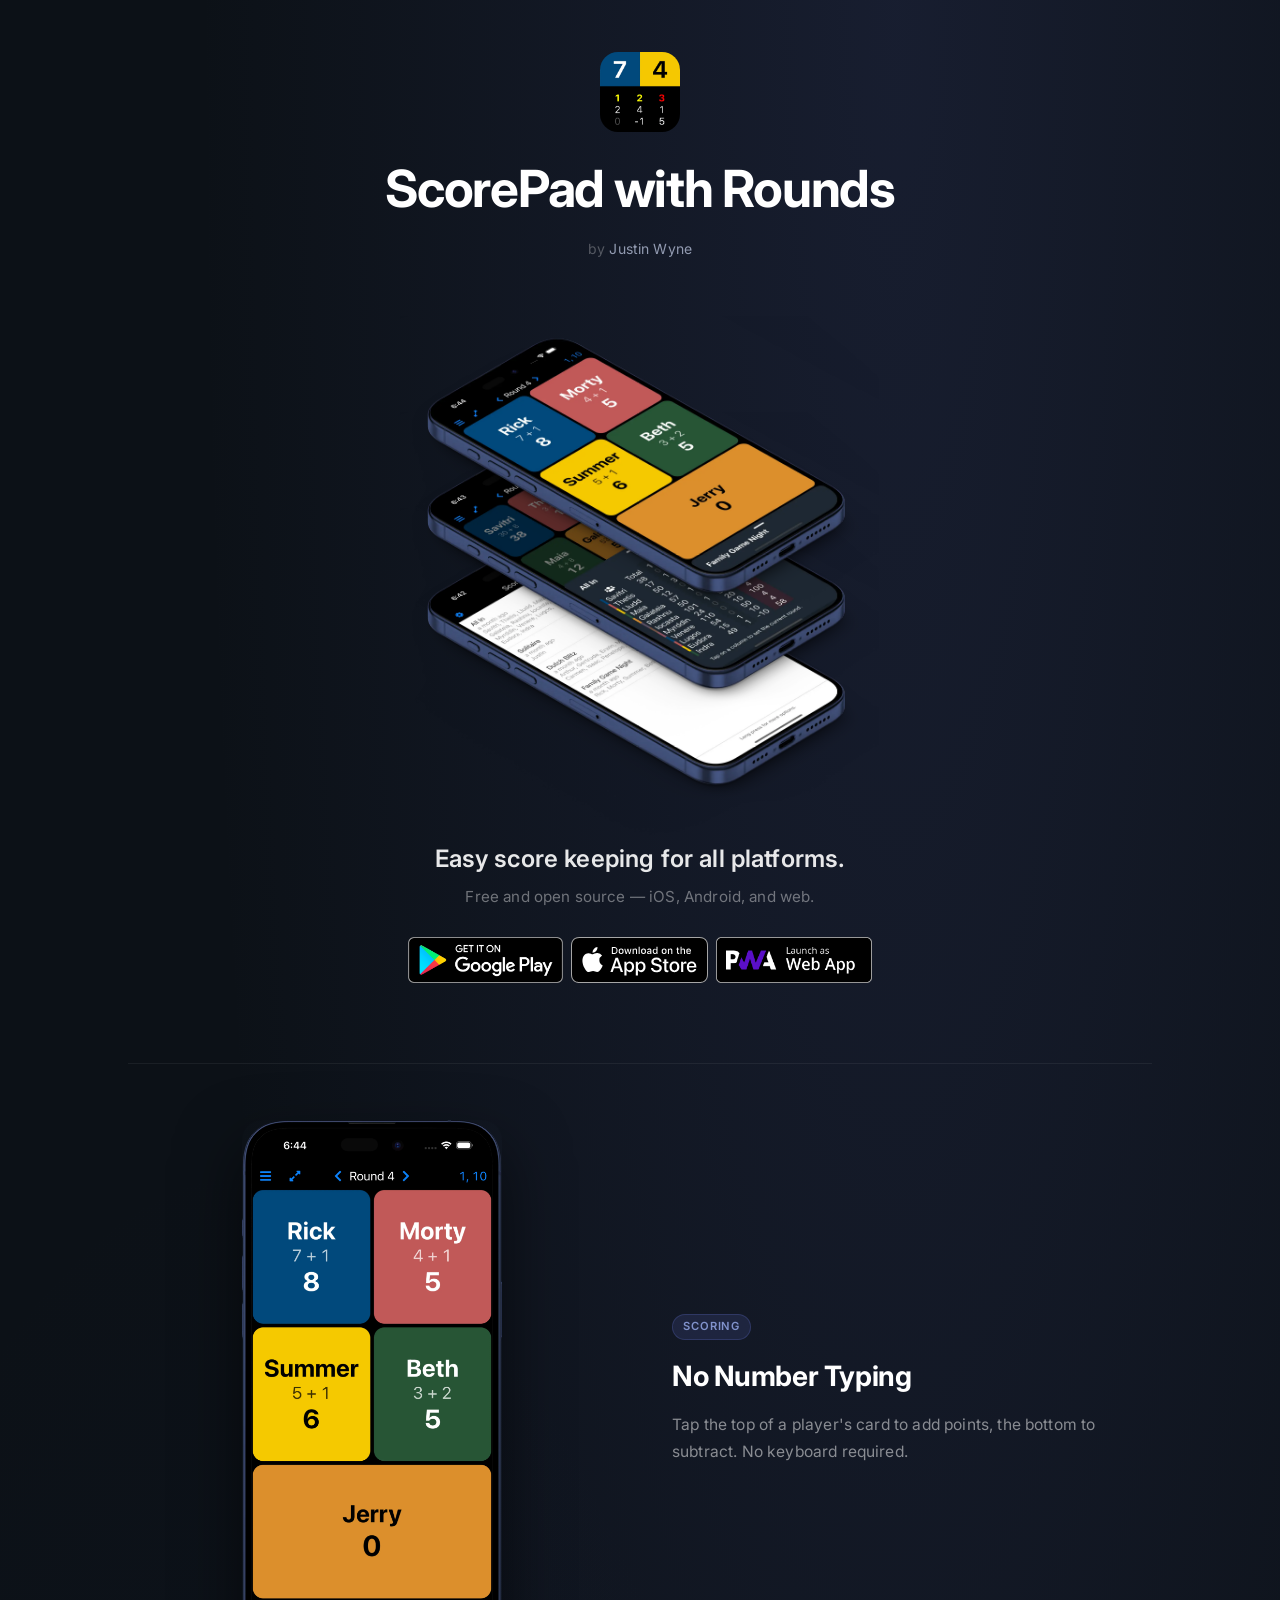
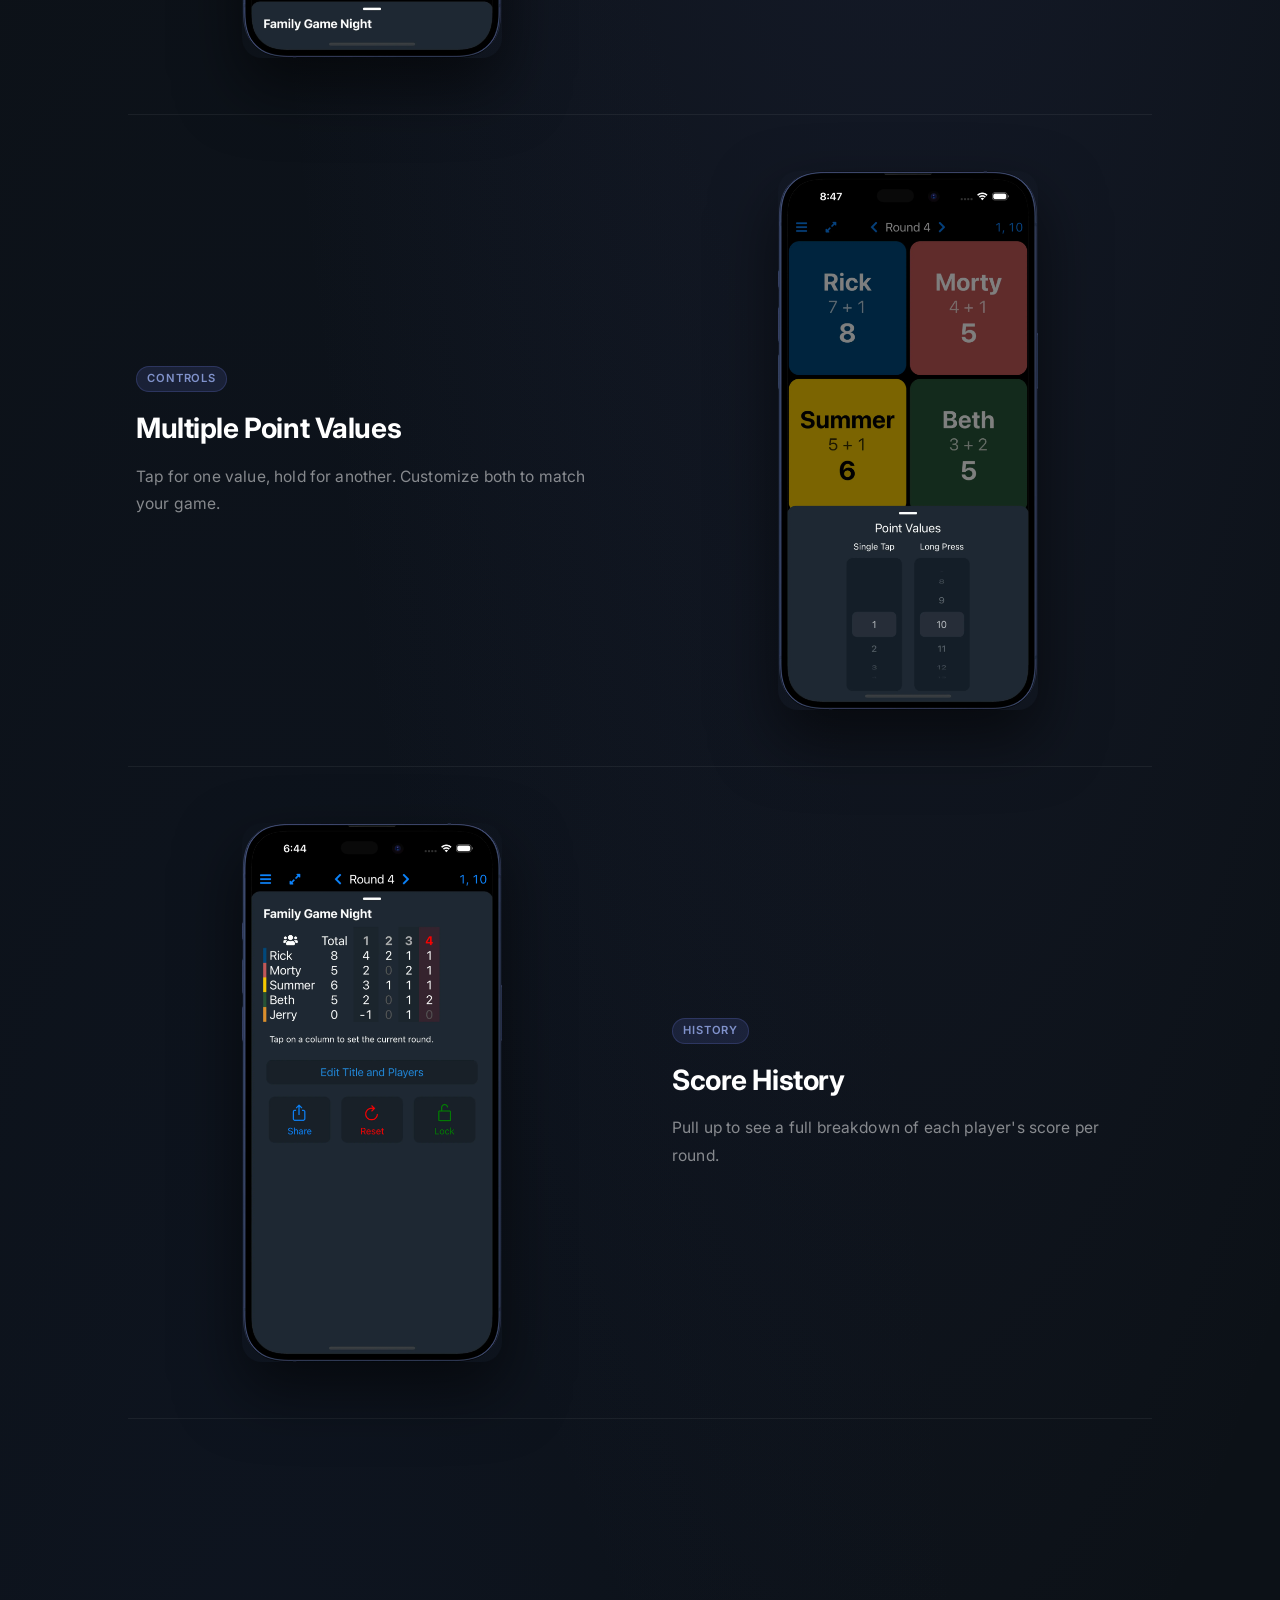
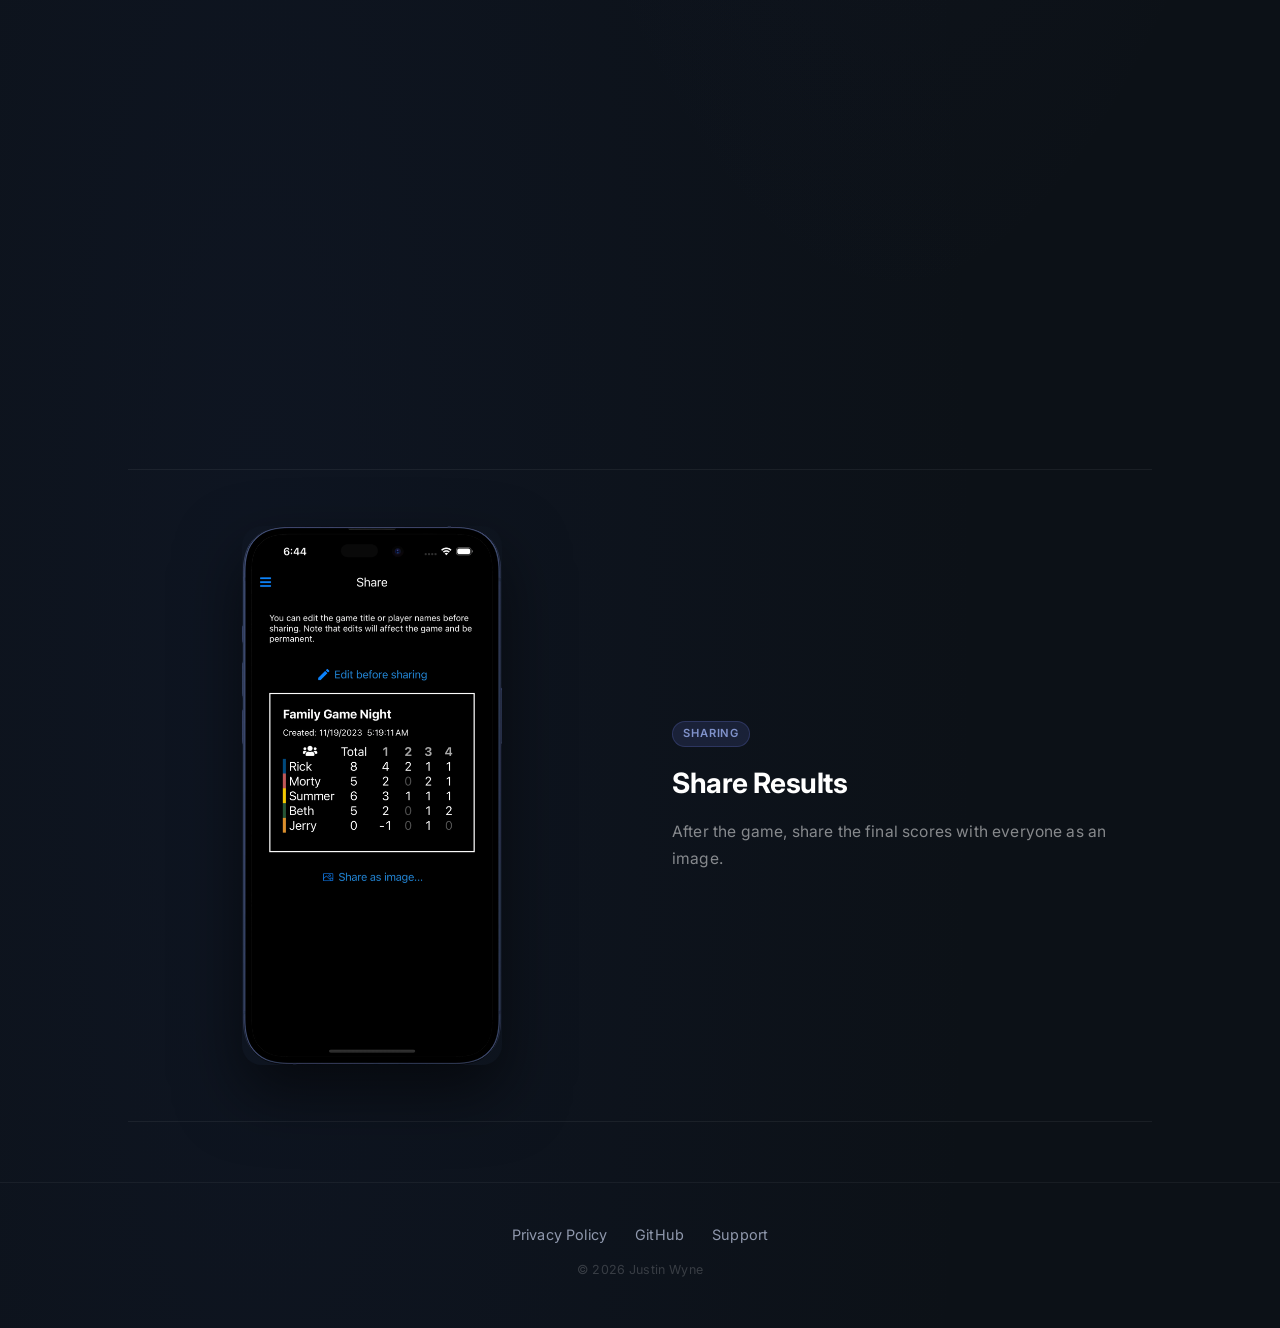
==== commit acbdfd0f: "fix download buttons" ====
--- a/index.html
+++ b/index.html
@@ -164,14 +164,14 @@
         margin-bottom: 28px;
       }
 
-      .app__button-play img { width: 176px; }
-      .app__button-ios img  { width: 140px; }
-      .app__button-web img  { width: 157px; }
+      .app__button-play img,
+      .app__button-ios img,
+      .app__button-web img { height: 46px; width: auto; }
 
       @media (max-width: 480px) {
-        .app__button-play img { width: 140px; }
-        .app__button-ios img  { width: 112px; }
-        .app__button-web img  { width: 126px; }
+        .app__button-play img,
+        .app__button-ios img,
+        .app__button-web img { height: 33px; width: auto; }
       }
 
       /* ── Features ── */
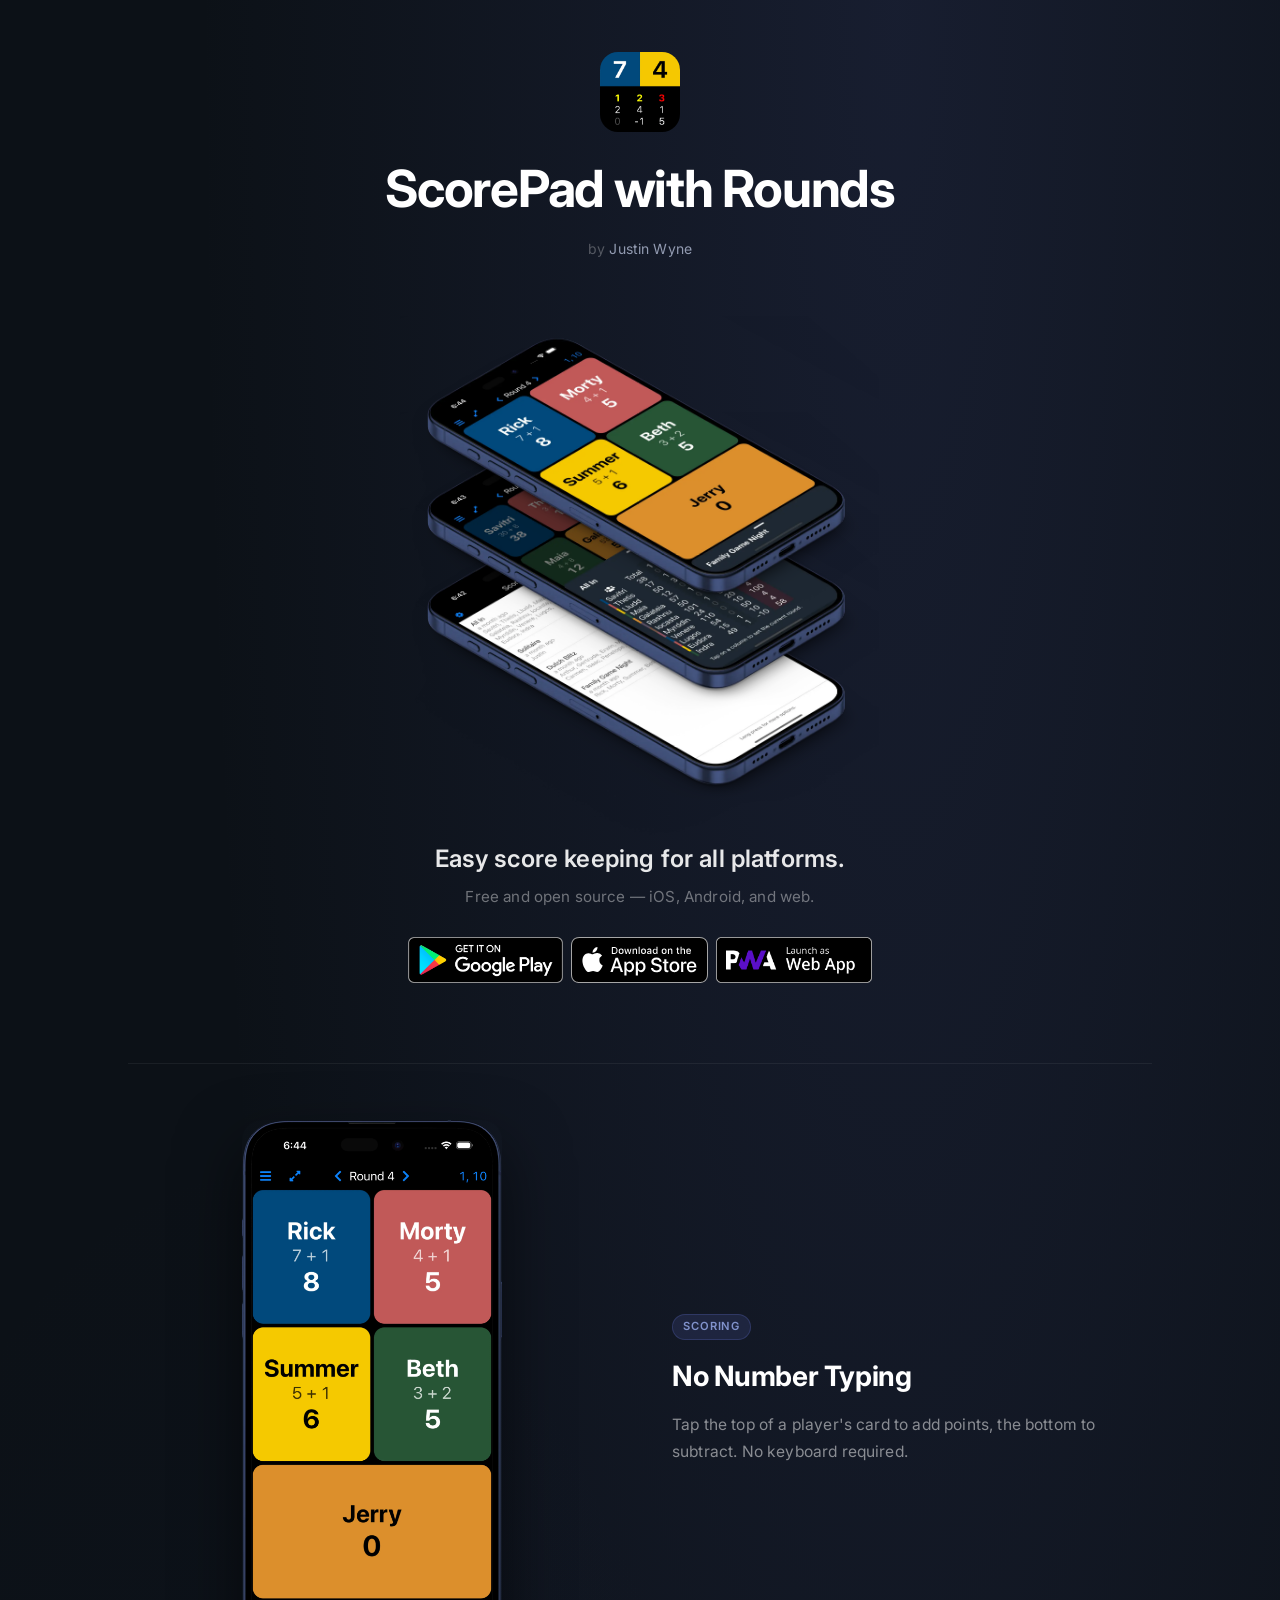
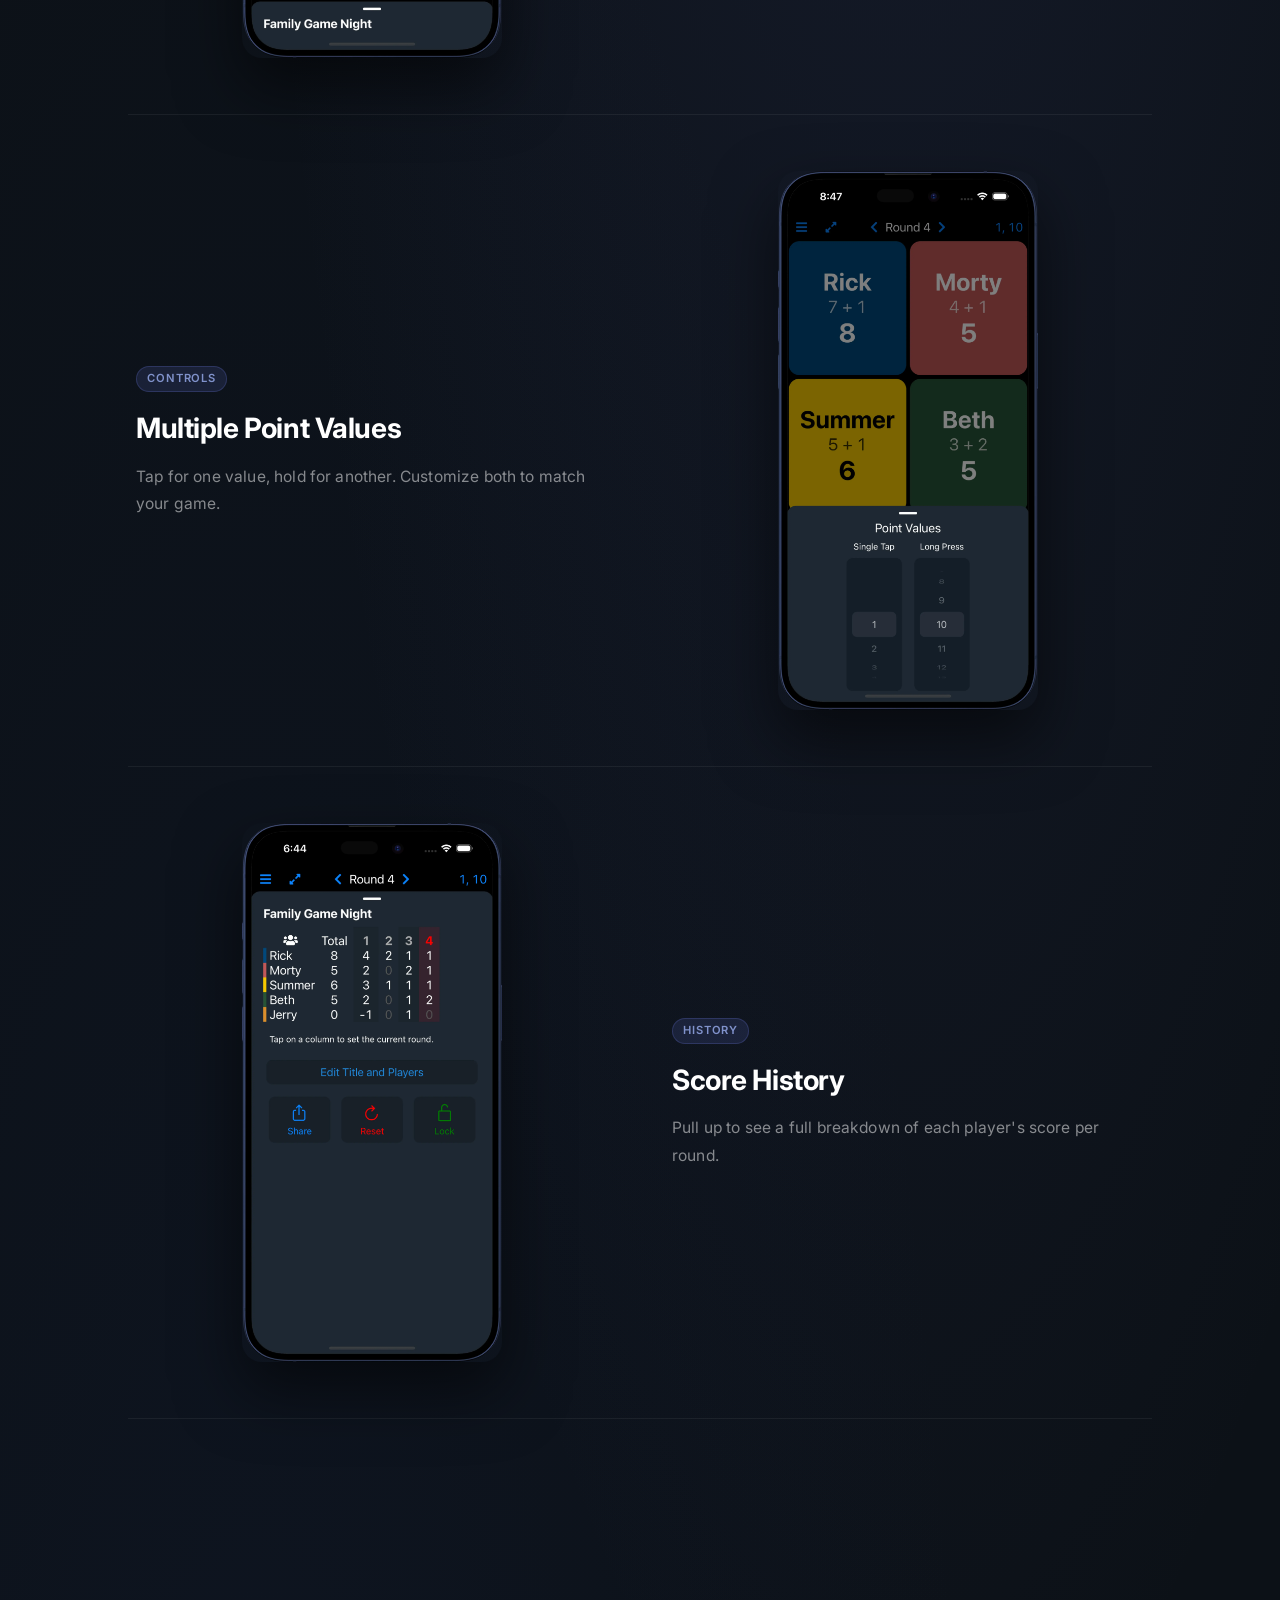
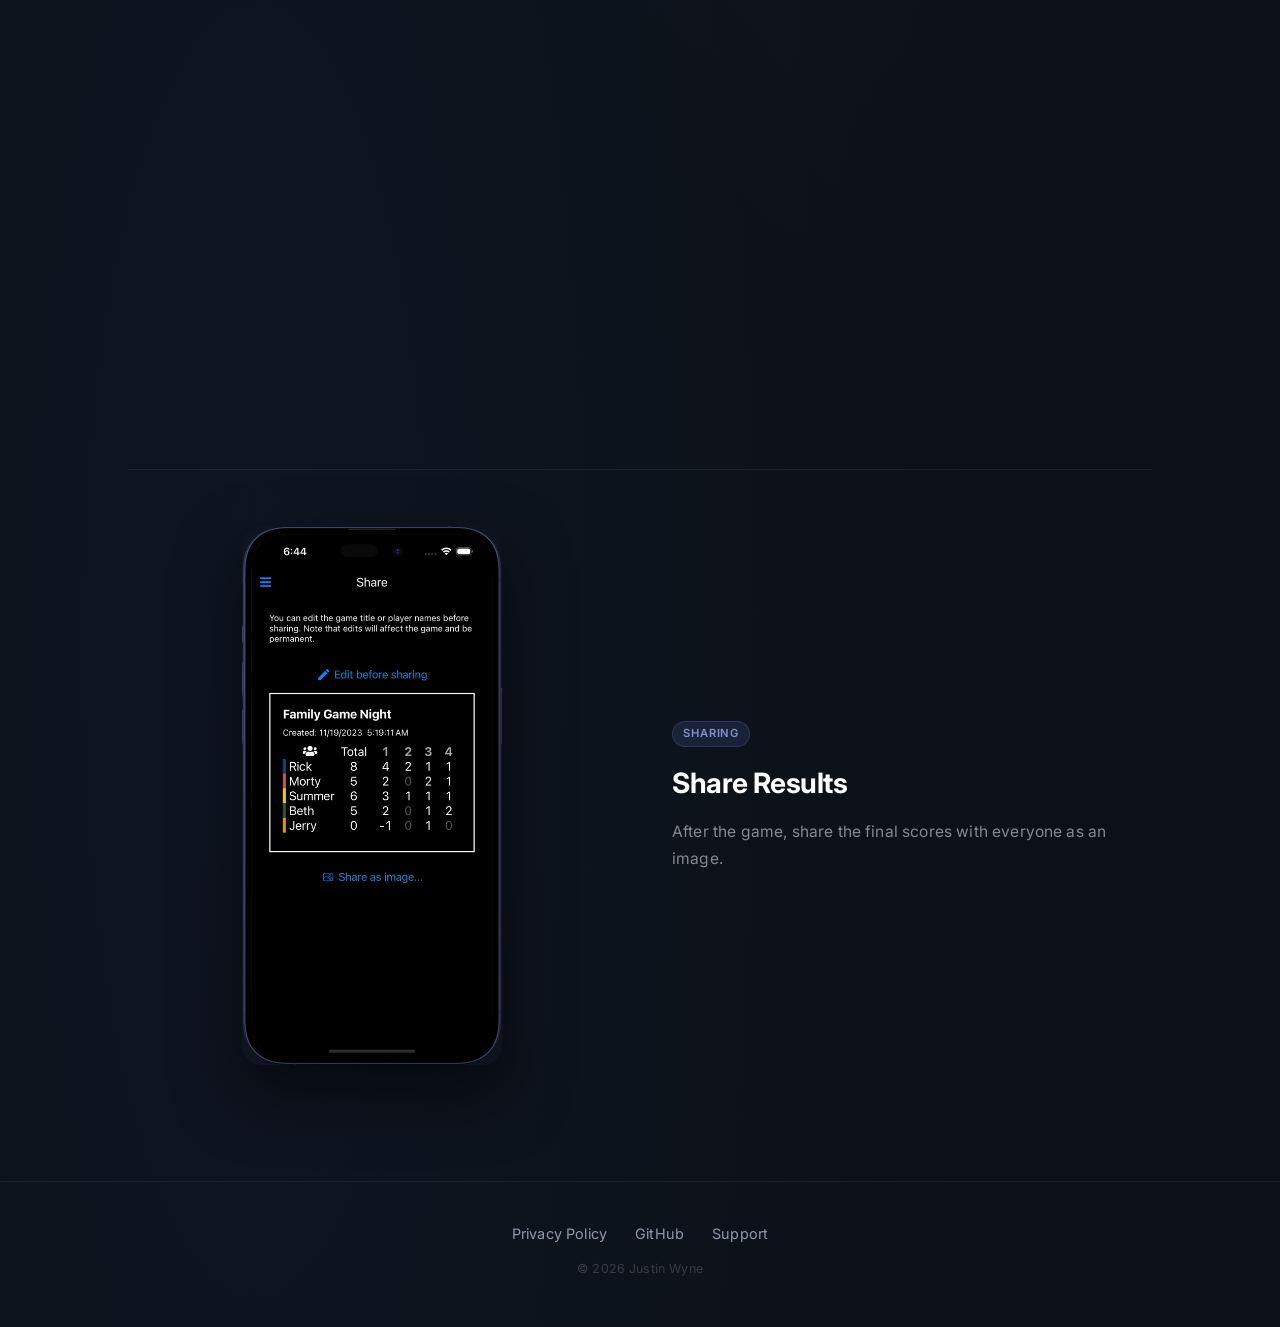
==== commit 2af307af: "cleanup" ====
--- a/index.html
+++ b/index.html
@@ -1,14 +1,20 @@
-<!DOCTYPE html>
+<!doctype html>
 <html lang="en">
   <head>
     <meta charset="UTF-8" />
     <meta name="viewport" content="width=device-width, initial-scale=1.0" />
     <title>ScorePad with Rounds</title>
-    <meta name="description" content="Free score-keeping app for board games, card games, and any competitive activity. Available on iOS, Android, and web." />
+    <meta
+      name="description"
+      content="Free score-keeping app for board games, card games, and any competitive activity. Available on iOS, Android, and web."
+    />
     <link rel="icon" href="assets/favicon.png" />
 
     <meta property="og:title" content="ScorePad with Rounds" />
-    <meta property="og:description" content="Free open-source score keeping app for iOS, Android, and web." />
+    <meta
+      property="og:description"
+      content="Free open-source score keeping app for iOS, Android, and web."
+    />
     <meta property="og:image" content="assets/google-store-small.png" />
     <meta property="og:type" content="website" />
     <meta property="og:url" content="https://www.scorepadapp.com" />
@@ -19,19 +25,29 @@
 
     <link rel="preconnect" href="https://fonts.googleapis.com" />
     <link rel="preconnect" href="https://fonts.gstatic.com" crossorigin />
-    <link href="https://fonts.googleapis.com/css2?family=Inter:wght@400;500;600;700&display=swap" rel="stylesheet" />
+    <link
+      href="https://fonts.googleapis.com/css2?family=Inter:wght@400;500;600;700&display=swap"
+      rel="stylesheet"
+    />
 
     <!-- Google Analytics -->
-    <script async src="https://www.googletagmanager.com/gtag/js?id=G-YLTV2HGXR5"></script>
+    <script
+      async
+      src="https://www.googletagmanager.com/gtag/js?id=G-YLTV2HGXR5"
+    ></script>
     <script>
       window.dataLayer = window.dataLayer || [];
-      function gtag() { dataLayer.push(arguments); }
+      function gtag() {
+        dataLayer.push(arguments);
+      }
       gtag("js", new Date());
       gtag("config", "G-YLTV2HGXR5");
     </script>
 
     <style>
-      *, *::before, *::after {
+      *,
+      *::before,
+      *::after {
         box-sizing: border-box;
       }
 
@@ -39,10 +55,16 @@
         scroll-behavior: smooth;
       }
 
-      html, body {
+      html,
+      body {
         margin: 0;
         padding: 0;
-        font-family: 'Inter', -apple-system, BlinkMacSystemFont, 'Segoe UI', sans-serif;
+        font-family:
+          "Inter",
+          -apple-system,
+          BlinkMacSystemFont,
+          "Segoe UI",
+          sans-serif;
         font-size: 16px;
         letter-spacing: 0.01rem;
         line-height: 1.6;
@@ -53,8 +75,16 @@
 
       body {
         background:
-          radial-gradient(ellipse at 70% 0%, rgba(76, 87, 160, 0.18) 0%, transparent 55%),
-          radial-gradient(ellipse at 20% 85%, rgba(30, 50, 110, 0.12) 0%, transparent 50%),
+          radial-gradient(
+            ellipse at 70% 0%,
+            rgba(76, 87, 160, 0.18) 0%,
+            transparent 55%
+          ),
+          radial-gradient(
+            ellipse at 20% 85%,
+            rgba(30, 50, 110, 0.12) 0%,
+            transparent 50%
+          ),
           #0c1117;
       }
 
@@ -126,13 +156,26 @@
         will-change: transform;
       }
 
-      img.hero:nth-child(1) { top: 40%; animation-delay: 1s; }
-      img.hero:nth-child(2) { top: 20%; animation-delay: 0.5s; }
-      img.hero:nth-child(3) { top: 0; }
+      img.hero:nth-child(1) {
+        top: 40%;
+        animation-delay: 1s;
+      }
+      img.hero:nth-child(2) {
+        top: 20%;
+        animation-delay: 0.5s;
+      }
+      img.hero:nth-child(3) {
+        top: 0;
+      }
 
       @keyframes float {
-        0%, 100% { transform: translateY(0); }
-        50%       { transform: translateY(-18px); }
+        0%,
+        100% {
+          transform: translateY(0);
+        }
+        50% {
+          transform: translateY(-18px);
+        }
       }
 
       /* ── CTA ── */
@@ -166,12 +209,18 @@
 
       .app__button-play img,
       .app__button-ios img,
-      .app__button-web img { height: 46px; width: auto; }
+      .app__button-web img {
+        height: 46px;
+        width: auto;
+      }
 
       @media (max-width: 480px) {
         .app__button-play img,
         .app__button-ios img,
-        .app__button-web img { height: 33px; width: auto; }
+        .app__button-web img {
+          height: 33px;
+          width: auto;
+        }
       }
 
       /* ── Features ── */
@@ -193,7 +242,9 @@
         padding: 56px 0;
         opacity: 0;
         transform: translateY(24px);
-        transition: opacity 0.55s ease, transform 0.55s ease;
+        transition:
+          opacity 0.55s ease,
+          transform 0.55s ease;
       }
 
       .edu.visible {
@@ -201,8 +252,12 @@
         transform: translateY(0);
       }
 
-      .edu-focus-right .edu-image { order: 2; }
-      .edu-focus-right .edu-info  { order: 1; }
+      .edu-focus-right .edu-image {
+        order: 2;
+      }
+      .edu-focus-right .edu-info {
+        order: 1;
+      }
 
       @media (max-width: 640px) {
         .edu {
@@ -211,8 +266,12 @@
           padding: 40px 0;
         }
         /* Image always on top when stacked */
-        .edu .edu-image { order: -1 !important; }
-        .edu .edu-info  { order: 1 !important; }
+        .edu .edu-image {
+          order: -1 !important;
+        }
+        .edu .edu-info {
+          order: 1 !important;
+        }
       }
 
       .edu-image img {
@@ -297,15 +356,20 @@
   </head>
 
   <body>
-
     <!-- Header -->
     <div class="container">
       <div class="header">
         <div class="app__logo-wrapper">
-          <img class="app__logo" src="assets/app-icon.webp" alt="ScorePad with Rounds app icon" />
+          <img
+            class="app__logo"
+            src="assets/app-icon.webp"
+            alt="ScorePad with Rounds app icon"
+          />
         </div>
         <span class="app__name">ScorePad with Rounds</span>
-        <span class="author">by <a href="https://www.justinwyne.com">Justin Wyne</a></span>
+        <span class="author"
+          >by <a href="https://www.justinwyne.com">Justin Wyne</a></span
+        >
       </div>
     </div>
 
@@ -314,7 +378,11 @@
       <div class="hero-wrapper">
         <img src="assets/hero3.webp" alt="" class="hero" aria-hidden="true" />
         <img src="assets/hero2.webp" alt="" class="hero" aria-hidden="true" />
-        <img src="assets/hero1.webp" alt="ScorePad app screenshot" class="hero" />
+        <img
+          src="assets/hero1.webp"
+          alt="ScorePad app screenshot"
+          class="hero"
+        />
       </div>
     </div>
 
@@ -322,25 +390,43 @@
     <div class="container">
       <div class="cta">
         <p class="cta__headline">Easy score keeping for all platforms.</p>
-        <p class="cta__sub">Free and open source &mdash; iOS, Android, and web.</p>
+        <p class="cta__sub">
+          Free and open source &mdash; iOS, Android, and web.
+        </p>
         <div class="app__buttons">
-          <a href="https://play.google.com/store/apps/details?id=com.wyne.scorepad"
-             class="app__button-play" target="_blank" rel="noopener noreferrer"
-             title="Get it on Google Play">
-            <img src="assets/google-play-badge.png" alt="Get it on Google Play" />
+          <a
+            href="https://play.google.com/store/apps/details?id=com.wyne.scorepad"
+            class="app__button-play"
+            target="_blank"
+            rel="noopener noreferrer"
+            title="Get it on Google Play"
+          >
+            <img
+              src="assets/google-play-badge.png"
+              alt="Get it on Google Play"
+            />
           </a>
-          <a href="https://apps.apple.com/us/app/scorepad-with-rounds/id1577906063?platform=iphone"
-             class="app__button-ios" target="_blank" rel="noopener noreferrer"
-             title="Download on the App Store">
+          <a
+            href="https://apps.apple.com/us/app/scorepad-with-rounds/id1577906063?platform=iphone"
+            class="app__button-ios"
+            target="_blank"
+            rel="noopener noreferrer"
+            title="Download on the App Store"
+          >
             <img src="assets/ios-badge.svg" alt="Download on the App Store" />
           </a>
-          <a href="https://wyne.github.io/scorepad-app/"
-             class="app__button-web" target="_blank" rel="noopener noreferrer"
-             title="Open the web app">
+          <a
+            href="https://wyne.github.io/scorepad-app/"
+            class="app__button-web"
+            target="_blank"
+            rel="noopener noreferrer"
+            title="Open the web app"
+          >
             <img src="assets/pwa-badge.png" alt="Open web app" />
           </a>
         </div>
-        <script type="text/javascript"
+        <script
+          type="text/javascript"
           src="https://cdnjs.buymeacoffee.com/1.0.0/button.prod.min.js"
           data-name="bmc-button"
           data-slug="wyne"
@@ -361,12 +447,19 @@
 
       <div class="edu edu-focus-left">
         <div class="edu-image">
-          <img src="assets/edu-board5.webp" alt="Score board view" loading="lazy" />
+          <img
+            src="assets/edu-board5.webp"
+            alt="Score board view"
+            loading="lazy"
+          />
         </div>
         <div class="edu-info">
           <div class="edu-badge">Scoring</div>
           <h2>No Number Typing</h2>
-          <p>Tap the top of a player's card to add points, the bottom to subtract. No keyboard required.</p>
+          <p>
+            Tap the top of a player's card to add points, the bottom to
+            subtract. No keyboard required.
+          </p>
         </div>
       </div>
 
@@ -374,12 +467,19 @@
 
       <div class="edu edu-focus-right">
         <div class="edu-image">
-          <img src="assets/edu-addend5.webp" alt="Point value settings" loading="lazy" />
+          <img
+            src="assets/edu-addend5.webp"
+            alt="Point value settings"
+            loading="lazy"
+          />
         </div>
         <div class="edu-info">
           <div class="edu-badge">Controls</div>
           <h2>Multiple Point Values</h2>
-          <p>Tap for one value, hold for another. Customize both to match your game.</p>
+          <p>
+            Tap for one value, hold for another. Customize both to match your
+            game.
+          </p>
         </div>
       </div>
 
@@ -387,12 +487,18 @@
 
       <div class="edu edu-focus-left">
         <div class="edu-image">
-          <img src="assets/edu-bottom5.webp" alt="Score history view" loading="lazy" />
+          <img
+            src="assets/edu-bottom5.webp"
+            alt="Score history view"
+            loading="lazy"
+          />
         </div>
         <div class="edu-info">
           <div class="edu-badge">History</div>
           <h2>Score History</h2>
-          <p>Pull up to see a full breakdown of each player's score per round.</p>
+          <p>
+            Pull up to see a full breakdown of each player's score per round.
+          </p>
         </div>
       </div>
 
@@ -400,12 +506,19 @@
 
       <div class="edu edu-focus-right">
         <div class="edu-image">
-          <img src="assets/edu-home.webp" alt="Games list view" loading="lazy" />
+          <img
+            src="assets/edu-home.webp"
+            alt="Games list view"
+            loading="lazy"
+          />
         </div>
         <div class="edu-info">
           <div class="edu-badge">Organization</div>
           <h2>Multiple Games</h2>
-          <p>Keep all your ongoing games in one place and switch between them instantly.</p>
+          <p>
+            Keep all your ongoing games in one place and switch between them
+            instantly.
+          </p>
         </div>
       </div>
 
@@ -413,23 +526,34 @@
 
       <div class="edu edu-focus-left">
         <div class="edu-image">
-          <img src="assets/edu-share.webp" alt="Share scores view" loading="lazy" />
+          <img
+            src="assets/edu-share.webp"
+            alt="Share scores view"
+            loading="lazy"
+          />
         </div>
         <div class="edu-info">
           <div class="edu-badge">Sharing</div>
           <h2>Share Results</h2>
-          <p>After the game, share the final scores with everyone as an image.</p>
-        </div>
-      </div>
-
-      <hr class="feature-divider" />
+          <p>
+            After the game, share the final scores with everyone as an image.
+          </p>
+        </div>
+      </div>
     </div>
 
     <!-- Footer -->
     <footer>
       <ul class="footer__links">
         <li><a href="privacy.html">Privacy Policy</a></li>
-        <li><a href="https://github.com/wyne/scorepad-react-native" target="_blank" rel="noopener noreferrer">GitHub</a></li>
+        <li>
+          <a
+            href="https://github.com/wyne/scorepad-react-native"
+            target="_blank"
+            rel="noopener noreferrer"
+            >GitHub</a
+          >
+        </li>
         <li><a href="mailto:scorepad@justinwyne.com">Support</a></li>
       </ul>
       <p class="footer__copyright">&copy; 2026 Justin Wyne</p>
@@ -441,16 +565,15 @@
         (entries) => {
           entries.forEach((entry) => {
             if (entry.isIntersecting) {
-              entry.target.classList.add('visible');
+              entry.target.classList.add("visible");
               observer.unobserve(entry.target);
             }
           });
         },
-        { threshold: 0.12 }
+        { threshold: 0.12 },
       );
 
-      document.querySelectorAll('.edu').forEach((el) => observer.observe(el));
+      document.querySelectorAll(".edu").forEach((el) => observer.observe(el));
     </script>
-
   </body>
 </html>
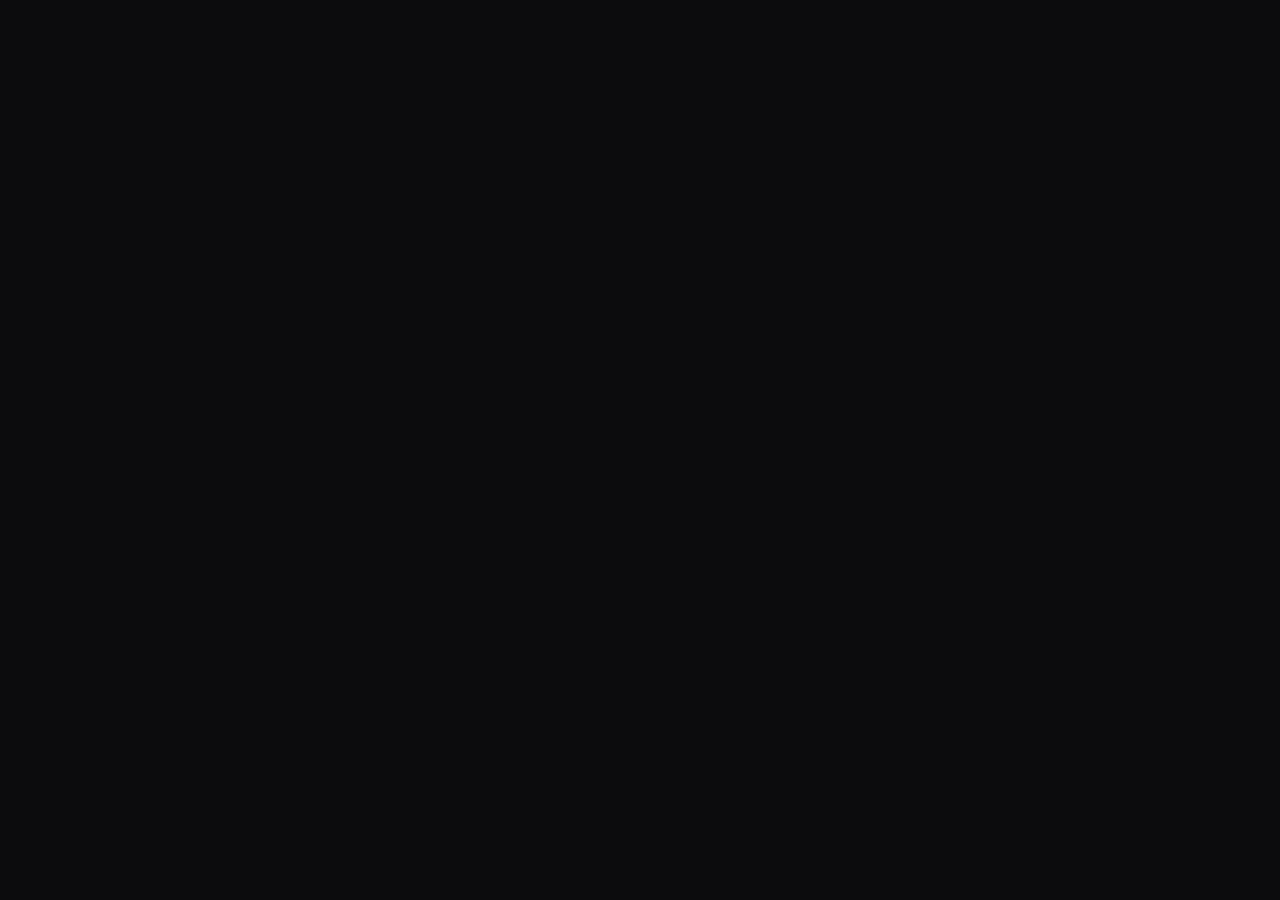
==== commit 2decda4d: "Redesign landing page with gesture-first interactive design Complete redesign from a static feature " ====
--- a/index.html
+++ b/index.html
@@ -1,579 +1,48 @@
-<!doctype html>
+<!DOCTYPE html>
 <html lang="en">
-  <head>
-    <meta charset="UTF-8" />
-    <meta name="viewport" content="width=device-width, initial-scale=1.0" />
-    <title>ScorePad with Rounds</title>
-    <meta
-      name="description"
-      content="Free score-keeping app for board games, card games, and any competitive activity. Available on iOS, Android, and web."
-    />
-    <link rel="icon" href="assets/favicon.png" />
+<head>
+<meta charset="UTF-8"/>
+<meta name="viewport" content="width=device-width, initial-scale=1.0"/>
+<title>Scorepad with rounds — Keep score with your thumb</title>
+<meta name="description" content="Scorepad is the gesture-first score keeper. No typing — tap, swipe, or spin the dial to add points in any game."/>
+<link rel="icon" type="image/webp" href="assets/app-icon.webp"/>
 
-    <meta property="og:title" content="ScorePad with Rounds" />
-    <meta
-      property="og:description"
-      content="Free open-source score keeping app for iOS, Android, and web."
-    />
-    <meta property="og:image" content="assets/google-store-small.png" />
-    <meta property="og:type" content="website" />
-    <meta property="og:url" content="https://www.scorepadapp.com" />
+<meta property="og:title" content="Scorepad with rounds — Keep score with your thumb"/>
+<meta property="og:description" content="The gesture-first score keeper. No typing — tap, swipe, or spin the dial to add points in any game."/>
+<meta property="og:image" content="assets/og-image.png"/>
+<meta property="og:type" content="website"/>
+<meta property="og:url" content="https://www.scorepadapp.com"/>
 
-    <link rel="preload" href="assets/hero1.webp" as="image" />
-    <link rel="preload" href="assets/hero2.webp" as="image" />
-    <link rel="preload" href="assets/hero3.webp" as="image" />
+<link rel="preconnect" href="https://fonts.googleapis.com"/>
+<link rel="preconnect" href="https://fonts.gstatic.com" crossorigin/>
+<link href="https://fonts.googleapis.com/css2?family=Archivo:wght@600;700;800;900&family=Hanken+Grotesk:wght@400;500;600;700;800&display=swap" rel="stylesheet"/>
 
-    <link rel="preconnect" href="https://fonts.googleapis.com" />
-    <link rel="preconnect" href="https://fonts.gstatic.com" crossorigin />
-    <link
-      href="https://fonts.googleapis.com/css2?family=Inter:wght@400;500;600;700&display=swap"
-      rel="stylesheet"
-    />
+<link rel="stylesheet" href="styles.css"/>
+<link rel="stylesheet" href="heroes.css"/>
+<link rel="stylesheet" href="demos.css"/>
+<link rel="stylesheet" href="sections.css"/>
 
-    <!-- Google Analytics -->
-    <script
-      async
-      src="https://www.googletagmanager.com/gtag/js?id=G-YLTV2HGXR5"
-    ></script>
-    <script>
-      window.dataLayer = window.dataLayer || [];
-      function gtag() {
-        dataLayer.push(arguments);
-      }
-      gtag("js", new Date());
-      gtag("config", "G-YLTV2HGXR5");
-    </script>
+<!-- Google Analytics -->
+<script async src="https://www.googletagmanager.com/gtag/js?id=G-YLTV2HGXR5"></script>
+<script>
+  window.dataLayer = window.dataLayer || [];
+  function gtag(){ dataLayer.push(arguments); }
+  gtag('js', new Date());
+  gtag('config', 'G-YLTV2HGXR5');
+</script>
+</head>
+<body>
+<div id="root"></div>
 
-    <style>
-      *,
-      *::before,
-      *::after {
-        box-sizing: border-box;
-      }
+<script src="https://unpkg.com/react@18.3.1/umd/react.production.min.js" crossorigin="anonymous"></script>
+<script src="https://unpkg.com/react-dom@18.3.1/umd/react-dom.production.min.js" crossorigin="anonymous"></script>
+<script src="https://unpkg.com/@babel/standalone@7.29.0/babel.min.js" crossorigin="anonymous"></script>
 
-      html {
-        scroll-behavior: smooth;
-      }
-
-      html,
-      body {
-        margin: 0;
-        padding: 0;
-        font-family:
-          "Inter",
-          -apple-system,
-          BlinkMacSystemFont,
-          "Segoe UI",
-          sans-serif;
-        font-size: 16px;
-        letter-spacing: 0.01rem;
-        line-height: 1.6;
-        min-height: 100vh;
-        background-color: #0c1117;
-        color: #a0aabb;
-      }
-
-      body {
-        background:
-          radial-gradient(
-            ellipse at 70% 0%,
-            rgba(76, 87, 160, 0.18) 0%,
-            transparent 55%
-          ),
-          radial-gradient(
-            ellipse at 20% 85%,
-            rgba(30, 50, 110, 0.12) 0%,
-            transparent 50%
-          ),
-          #0c1117;
-      }
-
-      .container {
-        width: 100%;
-        max-width: 1024px;
-        margin: 0 auto;
-        padding: 0 5%;
-      }
-
-      a {
-        color: rgba(200, 210, 235, 0.7);
-        text-decoration: none;
-        transition: color 0.2s ease;
-      }
-
-      a:hover {
-        color: #fff;
-      }
-
-      /* ── Header ── */
-      .header {
-        text-align: center;
-        padding: 52px 0 32px;
-      }
-
-      .app__logo-wrapper {
-        display: inline-block;
-        width: 80px;
-        height: 80px;
-        margin-bottom: 16px;
-      }
-
-      .app__logo {
-        width: 100%;
-        height: auto;
-        border-radius: 22.5%;
-      }
-
-      .app__name {
-        display: block;
-        font-size: clamp(2rem, 5vw, 3.2rem);
-        font-weight: 700;
-        color: #fff;
-        letter-spacing: -0.025em;
-        margin-bottom: 8px;
-      }
-
-      .author {
-        display: block;
-        font-size: 0.875rem;
-        color: rgba(255, 255, 255, 0.28);
-      }
-
-      /* ── Hero ── */
-      .hero-wrapper {
-        position: relative;
-        width: 100%;
-        max-width: 480px;
-        margin: 24px auto 0;
-        aspect-ratio: 1 / 1;
-      }
-
-      img.hero {
-        position: absolute;
-        width: 100%;
-        height: auto;
-        animation: float 6s ease-in-out infinite;
-        will-change: transform;
-      }
-
-      img.hero:nth-child(1) {
-        top: 40%;
-        animation-delay: 1s;
-      }
-      img.hero:nth-child(2) {
-        top: 20%;
-        animation-delay: 0.5s;
-      }
-      img.hero:nth-child(3) {
-        top: 0;
-      }
-
-      @keyframes float {
-        0%,
-        100% {
-          transform: translateY(0);
-        }
-        50% {
-          transform: translateY(-18px);
-        }
-      }
-
-      /* ── CTA ── */
-      .cta {
-        text-align: center;
-        padding: 44px 0 24px;
-      }
-
-      .cta__headline {
-        font-size: clamp(1.2rem, 3vw, 1.5rem);
-        font-weight: 600;
-        color: rgba(255, 255, 255, 0.9);
-        margin: 0 0 6px;
-      }
-
-      .cta__sub {
-        font-size: 0.95rem;
-        color: rgba(255, 255, 255, 0.4);
-        margin: 0 0 28px;
-      }
-
-      .app__buttons {
-        display: flex;
-        flex-direction: row;
-        align-items: center;
-        justify-content: center;
-        gap: 8px;
-        flex-wrap: wrap;
-        margin-bottom: 28px;
-      }
-
-      .app__button-play img,
-      .app__button-ios img,
-      .app__button-web img {
-        height: 46px;
-        width: auto;
-      }
-
-      @media (max-width: 480px) {
-        .app__button-play img,
-        .app__button-ios img,
-        .app__button-web img {
-          height: 33px;
-          width: auto;
-        }
-      }
-
-      /* ── Features ── */
-      .features {
-        padding: 20px 0 60px;
-      }
-
-      .feature-divider {
-        border: none;
-        border-top: 1px solid rgba(255, 255, 255, 0.06);
-        margin: 0;
-      }
-
-      .edu {
-        display: grid;
-        grid-template-columns: 1fr 1fr;
-        gap: 48px;
-        align-items: center;
-        padding: 56px 0;
-        opacity: 0;
-        transform: translateY(24px);
-        transition:
-          opacity 0.55s ease,
-          transform 0.55s ease;
-      }
-
-      .edu.visible {
-        opacity: 1;
-        transform: translateY(0);
-      }
-
-      .edu-focus-right .edu-image {
-        order: 2;
-      }
-      .edu-focus-right .edu-info {
-        order: 1;
-      }
-
-      @media (max-width: 640px) {
-        .edu {
-          grid-template-columns: 1fr;
-          gap: 24px;
-          padding: 40px 0;
-        }
-        /* Image always on top when stacked */
-        .edu .edu-image {
-          order: -1 !important;
-        }
-        .edu .edu-info {
-          order: 1 !important;
-        }
-      }
-
-      .edu-image img {
-        width: 100%;
-        max-width: 260px;
-        height: auto;
-        display: block;
-        margin: 0 auto;
-        border-radius: 20px;
-        box-shadow: 0 28px 64px rgba(0, 0, 0, 0.55);
-      }
-
-      .edu-info {
-        padding: 0 8px;
-      }
-
-      .edu-badge {
-        display: inline-block;
-        background: rgba(76, 87, 160, 0.22);
-        color: rgba(140, 158, 220, 0.9);
-        border: 1px solid rgba(76, 87, 160, 0.38);
-        border-radius: 20px;
-        font-size: 0.7rem;
-        font-weight: 600;
-        letter-spacing: 0.08em;
-        text-transform: uppercase;
-        padding: 3px 10px;
-        margin-bottom: 14px;
-      }
-
-      .edu-info h2 {
-        font-size: clamp(1.3rem, 2.5vw, 1.75rem);
-        font-weight: 700;
-        color: #fff;
-        margin: 0 0 12px;
-        letter-spacing: -0.015em;
-      }
-
-      .edu-info p {
-        font-size: 0.975rem;
-        color: rgba(255, 255, 255, 0.5);
-        margin: 0;
-        line-height: 1.75;
-      }
-
-      /* ── Footer ── */
-      footer {
-        text-align: center;
-        padding: 40px 0 48px;
-        border-top: 1px solid rgba(255, 255, 255, 0.05);
-      }
-
-      .footer__links {
-        list-style: none;
-        display: flex;
-        justify-content: center;
-        gap: 28px;
-        padding: 0;
-        margin: 0 0 14px;
-        flex-wrap: wrap;
-        font-size: 0.9rem;
-      }
-
-      .footer__copyright {
-        font-size: 0.78rem;
-        color: rgba(255, 255, 255, 0.18);
-        margin: 0;
-      }
-
-      /* ── Accessibility ── */
-      @media (prefers-reduced-motion: reduce) {
-        .edu {
-          opacity: 1;
-          transform: none;
-          transition: none;
-        }
-        img.hero {
-          animation: none;
-        }
-      }
-    </style>
-  </head>
-
-  <body>
-    <!-- Header -->
-    <div class="container">
-      <div class="header">
-        <div class="app__logo-wrapper">
-          <img
-            class="app__logo"
-            src="assets/app-icon.webp"
-            alt="ScorePad with Rounds app icon"
-          />
-        </div>
-        <span class="app__name">ScorePad with Rounds</span>
-        <span class="author"
-          >by <a href="https://www.justinwyne.com">Justin Wyne</a></span
-        >
-      </div>
-    </div>
-
-    <!-- Hero -->
-    <div class="container">
-      <div class="hero-wrapper">
-        <img src="assets/hero3.webp" alt="" class="hero" aria-hidden="true" />
-        <img src="assets/hero2.webp" alt="" class="hero" aria-hidden="true" />
-        <img
-          src="assets/hero1.webp"
-          alt="ScorePad app screenshot"
-          class="hero"
-        />
-      </div>
-    </div>
-
-    <!-- CTA -->
-    <div class="container">
-      <div class="cta">
-        <p class="cta__headline">Easy score keeping for all platforms.</p>
-        <p class="cta__sub">
-          Free and open source &mdash; iOS, Android, and web.
-        </p>
-        <div class="app__buttons">
-          <a
-            href="https://play.google.com/store/apps/details?id=com.wyne.scorepad"
-            class="app__button-play"
-            target="_blank"
-            rel="noopener noreferrer"
-            title="Get it on Google Play"
-          >
-            <img
-              src="assets/google-play-badge.png"
-              alt="Get it on Google Play"
-            />
-          </a>
-          <a
-            href="https://apps.apple.com/us/app/scorepad-with-rounds/id1577906063?platform=iphone"
-            class="app__button-ios"
-            target="_blank"
-            rel="noopener noreferrer"
-            title="Download on the App Store"
-          >
-            <img src="assets/ios-badge.svg" alt="Download on the App Store" />
-          </a>
-          <a
-            href="https://wyne.github.io/scorepad-app/"
-            class="app__button-web"
-            target="_blank"
-            rel="noopener noreferrer"
-            title="Open the web app"
-          >
-            <img src="assets/pwa-badge.png" alt="Open web app" />
-          </a>
-        </div>
-        <script
-          type="text/javascript"
-          src="https://cdnjs.buymeacoffee.com/1.0.0/button.prod.min.js"
-          data-name="bmc-button"
-          data-slug="wyne"
-          data-color="#FFDD00"
-          data-emoji=""
-          data-font="Poppins"
-          data-text="Buy me a coffee"
-          data-outline-color="#000000"
-          data-font-color="#000000"
-          data-coffee-color="#ffffff"
-        ></script>
-      </div>
-    </div>
-
-    <!-- Features -->
-    <div class="container features">
-      <hr class="feature-divider" />
-
-      <div class="edu edu-focus-left">
-        <div class="edu-image">
-          <img
-            src="assets/edu-board5.webp"
-            alt="Score board view"
-            loading="lazy"
-          />
-        </div>
-        <div class="edu-info">
-          <div class="edu-badge">Scoring</div>
-          <h2>No Number Typing</h2>
-          <p>
-            Tap the top of a player's card to add points, the bottom to
-            subtract. No keyboard required.
-          </p>
-        </div>
-      </div>
-
-      <hr class="feature-divider" />
-
-      <div class="edu edu-focus-right">
-        <div class="edu-image">
-          <img
-            src="assets/edu-addend5.webp"
-            alt="Point value settings"
-            loading="lazy"
-          />
-        </div>
-        <div class="edu-info">
-          <div class="edu-badge">Controls</div>
-          <h2>Multiple Point Values</h2>
-          <p>
-            Tap for one value, hold for another. Customize both to match your
-            game.
-          </p>
-        </div>
-      </div>
-
-      <hr class="feature-divider" />
-
-      <div class="edu edu-focus-left">
-        <div class="edu-image">
-          <img
-            src="assets/edu-bottom5.webp"
-            alt="Score history view"
-            loading="lazy"
-          />
-        </div>
-        <div class="edu-info">
-          <div class="edu-badge">History</div>
-          <h2>Score History</h2>
-          <p>
-            Pull up to see a full breakdown of each player's score per round.
-          </p>
-        </div>
-      </div>
-
-      <hr class="feature-divider" />
-
-      <div class="edu edu-focus-right">
-        <div class="edu-image">
-          <img
-            src="assets/edu-home.webp"
-            alt="Games list view"
-            loading="lazy"
-          />
-        </div>
-        <div class="edu-info">
-          <div class="edu-badge">Organization</div>
-          <h2>Multiple Games</h2>
-          <p>
-            Keep all your ongoing games in one place and switch between them
-            instantly.
-          </p>
-        </div>
-      </div>
-
-      <hr class="feature-divider" />
-
-      <div class="edu edu-focus-left">
-        <div class="edu-image">
-          <img
-            src="assets/edu-share.webp"
-            alt="Share scores view"
-            loading="lazy"
-          />
-        </div>
-        <div class="edu-info">
-          <div class="edu-badge">Sharing</div>
-          <h2>Share Results</h2>
-          <p>
-            After the game, share the final scores with everyone as an image.
-          </p>
-        </div>
-      </div>
-    </div>
-
-    <!-- Footer -->
-    <footer>
-      <ul class="footer__links">
-        <li><a href="privacy.html">Privacy Policy</a></li>
-        <li>
-          <a
-            href="https://github.com/wyne/scorepad-react-native"
-            target="_blank"
-            rel="noopener noreferrer"
-            >GitHub</a
-          >
-        </li>
-        <li><a href="mailto:scorepad@justinwyne.com">Support</a></li>
-      </ul>
-      <p class="footer__copyright">&copy; 2026 Justin Wyne</p>
-    </footer>
-
-    <script>
-      // Scroll-triggered fade-in for feature sections
-      const observer = new IntersectionObserver(
-        (entries) => {
-          entries.forEach((entry) => {
-            if (entry.isIntersecting) {
-              entry.target.classList.add("visible");
-              observer.unobserve(entry.target);
-            }
-          });
-        },
-        { threshold: 0.12 },
-      );
-
-      document.querySelectorAll(".edu").forEach((el) => observer.observe(el));
-    </script>
-  </body>
+<script type="text/babel" src="tweaks-panel.jsx"></script>
+<script type="text/babel" src="phone.jsx"></script>
+<script type="text/babel" src="demos.jsx"></script>
+<script type="text/babel" src="heroes.jsx"></script>
+<script type="text/babel" src="sections.jsx"></script>
+<script type="text/babel" src="app.jsx"></script>
+</body>
 </html>
--- a/styles.css
+++ b/styles.css
@@ -0,0 +1,117 @@
+/* ============================================================
+   SCOREPAD — landing page design tokens & base
+   Palette sampled directly from the iOS app.
+   ============================================================ */
+:root{
+  --yellow:      #F5C800;
+  --yellow-2:    #FFD60A;   /* brighter highlight */
+  --yellow-deep: #D9B100;   /* shade / borders */
+  --ink:         #0C0C0D;   /* page background */
+  --ink-2:       #141414;   /* raised surface */
+  --ink-3:       #1C1C1D;   /* card on dark */
+  --navy:        #001423;   /* player-row dark */
+  --ring:        #1E1900;   /* dial dark ring */
+  --ring-tick:   #6B6756;
+  --blue:        #0A84FF;   /* iOS nav blue */
+  --gold-muted:  #8A7000;   /* labels on yellow */
+  --gold-pill:   #6E5A00;
+  --cream:       #FBF4D9;   /* warm light text on dark */
+  --cream-dim:   #B6AE8E;
+  --white:       #FFFFFF;
+
+  --accent: var(--yellow);
+
+  /* player palette (app "original" palette) — used for game cards, history chips, board mockups */
+  --pc-blue:#01497c;
+  --pc-red:#c25858;
+  --pc-yellow:#f5c800;
+  --pc-green:#275436;
+  --pc-orange:#dc902c;
+  --pc-purple:#62516a;
+
+  --maxw: 1200px;
+  --r-sm: 14px;
+  --r-md: 22px;
+  --r-lg: 34px;
+  --r-xl: 48px;
+
+  --font-display: "Archivo", system-ui, sans-serif;
+  --font-ui: "Hanken Grotesk", system-ui, sans-serif;
+  --font-rounded: -apple-system, "SF Pro Rounded", "Hanken Grotesk", system-ui, sans-serif;
+
+  --ease: cubic-bezier(.22,.61,.36,1);
+  --ease-back: cubic-bezier(.34,1.56,.64,1);
+}
+
+*{ box-sizing:border-box; }
+html{ scroll-behavior:smooth; }
+body{
+  margin:0;
+  background:var(--ink);
+  color:var(--cream);
+  font-family:var(--font-ui);
+  -webkit-font-smoothing:antialiased;
+  text-rendering:optimizeLegibility;
+  overflow-x:hidden;
+}
+img{ max-width:100%; display:block; }
+a{ color:inherit; text-decoration:none; }
+
+/* ---------- shared typography helpers ---------- */
+.display{ font-family:var(--font-display); font-weight:900; line-height:.92; letter-spacing:-.02em; }
+.micro{
+  font-family:var(--font-ui);
+  text-transform:uppercase;
+  letter-spacing:.18em;
+  font-weight:800;
+  font-size:.72rem;
+}
+.eyebrow{
+  display:inline-flex; align-items:center; gap:.5em;
+  text-transform:uppercase; letter-spacing:.2em; font-weight:800;
+  font-size:.72rem; color:var(--yellow);
+}
+.eyebrow::before{
+  content:""; width:26px; height:2px; background:var(--yellow); border-radius:2px;
+}
+
+/* ---------- layout ---------- */
+.wrap{ width:min(var(--maxw), 92vw); margin-inline:auto; }
+section{ position:relative; }
+
+/* selection */
+::selection{ background:var(--yellow); color:#000; }
+
+/* ---------- buttons ---------- */
+.btn{
+  font-family:var(--font-ui); font-weight:800; font-size:1.02rem;
+  border:none; cursor:pointer; border-radius:999px;
+  padding:1.05em 1.7em; display:inline-flex; align-items:center; gap:.6em;
+  transition:transform .18s var(--ease-back), box-shadow .2s var(--ease), background .2s;
+  line-height:1;
+}
+.btn-primary{ background:var(--yellow); color:#000; box-shadow:0 12px 34px -10px rgba(245,200,0,.6); }
+.btn-primary:hover{ transform:translateY(-3px) scale(1.015); box-shadow:0 20px 44px -12px rgba(245,200,0,.75); }
+.btn-ghost{ background:rgba(255,255,255,.06); color:var(--cream); border:1.5px solid rgba(255,255,255,.16); }
+.btn-ghost:hover{ transform:translateY(-2px); background:rgba(255,255,255,.1); }
+
+/* ---------- reveal on scroll ---------- */
+.reveal{ opacity:0; transform:translateY(26px); transition:opacity .7s var(--ease), transform .7s var(--ease); }
+.reveal.in{ opacity:1; transform:none; }
+@media (prefers-reduced-motion: reduce){
+  .reveal{ opacity:1 !important; transform:none !important; }
+  html{ scroll-behavior:auto; }
+}
+
+/* ---------- App-faithful score screen (used in phone frame) ---------- */
+.app-screen{ font-family:var(--font-rounded); }
+
+/* ---------- nav ---------- */
+.nav{ position:fixed; top:0; left:0; right:0; z-index:50; padding:16px 0; transition:background .3s, border-color .3s, padding .3s; border-bottom:1.5px solid transparent; }
+.nav.solid{ background:rgba(12,12,13,.82); backdrop-filter:blur(16px); border-bottom-color:rgba(255,255,255,.08); padding:10px 0; }
+.nav-inner{ display:flex; align-items:center; justify-content:space-between; gap:24px; }
+.nav-links{ display:flex; gap:30px; margin-left:auto; }
+.nav-links a{ font-weight:700; color:var(--cream-dim); font-size:.98rem; transition:color .15s; white-space:nowrap; }
+.nav-links a:hover{ color:var(--yellow); }
+.nav-cta{ padding:.7em 1.25em; font-size:.94rem; white-space:nowrap; }
+@media (max-width:760px){ .nav-links{ display:none; } .nav-inner{ justify-content:space-between; } }
--- a/heroes.css
+++ b/heroes.css
@@ -0,0 +1,73 @@
+/* ================= store badges ================= */
+.badge-row{ display:flex; flex-wrap:wrap; gap:12px; margin-top:30px; }
+.store-badge{
+  display:inline-flex; align-items:center; gap:11px;
+  background:#000; color:#fff; border:1.5px solid rgba(255,255,255,.16);
+  border-radius:14px; padding:10px 16px; transition:transform .18s var(--ease-back), border-color .2s, background .2s;
+}
+.store-badge:hover{ transform:translateY(-3px); border-color:rgba(245,200,0,.6); }
+.store-badge svg{ flex:0 0 auto; }
+.store-badge span{ display:flex; flex-direction:column; line-height:1.1; text-align:left; white-space:nowrap; }
+.store-badge small{ font-size:.62rem; letter-spacing:.04em; opacity:.7; }
+.store-badge strong{ font-size:1.05rem; font-weight:800; }
+.store-badge.big{ background:var(--yellow); color:#000; border-color:transparent; box-shadow:0 14px 34px -12px rgba(245,200,0,.6); }
+.store-badge.big small{ opacity:.65; }
+.store-badge.ghost{ background:rgba(255,255,255,.05); }
+
+/* ================= hero shared ================= */
+.hero{ position:relative; overflow:hidden; }
+.hero-h1, .board-h1, .show-h1{ text-wrap:balance; }
+.hl{ color:var(--yellow); }
+.phone-float{ animation:bob 5s var(--ease) infinite; }
+@keyframes bob{ 0%,100%{transform:translateY(0)} 50%{transform:translateY(-16px)} }
+@media (prefers-reduced-motion: reduce){ .phone-float{ animation:none; } }
+
+/* -------- Hero A: split -------- */
+.hero-split{ padding:84px 0 90px; background:radial-gradient(1200px 600px at 78% 18%, rgba(245,200,0,.10), transparent 60%); }
+.hero-split-grid{ display:grid; grid-template-columns:1.05fr .95fr; gap:40px; align-items:center; }
+.hero-h1{ font-size:clamp(3.4rem,7.5vw,6.2rem); margin:18px 0 0; color:var(--cream); }
+.hero-lead{ font-size:1.2rem; line-height:1.55; color:var(--cream-dim); max-width:30ch; margin:24px 0 0; }
+.hero-lead b{ color:var(--cream); }
+.hero-note{ margin-top:18px; font-size:.86rem; font-weight:700; letter-spacing:.04em; color:var(--cream-dim); }
+.hero-art{ position:relative; display:grid; place-items:center; min-height:660px; }
+.hero-glow{ position:absolute; width:460px; height:460px; border-radius:50%; background:radial-gradient(circle, rgba(245,200,0,.22), transparent 65%); filter:blur(20px); }
+.chip{ position:absolute; background:#161616; border:1.5px solid rgba(245,200,0,.4); color:var(--cream); font-weight:800; font-size:.9rem; padding:10px 16px; border-radius:999px; box-shadow:0 18px 40px -16px rgba(0,0,0,.7); }
+.chip-1{ top:13%; left:2%; animation:bob 6s var(--ease) infinite; }
+.chip-2{ bottom:15%; right:0%; animation:bob 5.5s var(--ease) .6s infinite; }
+.chip-3{ top:27%; right:-1%; animation:bob 6.3s var(--ease) .9s infinite; }
+.chip-4{ bottom:33%; left:-1%; animation:bob 5.8s var(--ease) .3s infinite; }
+
+/* -------- Hero B: scoreboard -------- */
+.hero-board{ background:var(--yellow); color:#0c0c0d; padding-bottom:0; padding-top:58px; }
+.board-ticker{ overflow:hidden; border-bottom:3px solid rgba(0,0,0,.85); background:#0c0c0d; }
+.board-track{ display:flex; white-space:nowrap; font-family:var(--font-display); font-weight:900; font-size:1.5rem; letter-spacing:.04em; color:var(--yellow); padding:12px 0; animation:marquee 18s linear infinite; }
+.board-track i{ font-style:normal; opacity:.5; }
+@keyframes marquee{ from{transform:translateX(0)} to{transform:translateX(-50%)} }
+.board-inner{ padding:70px 0 0; position:relative; z-index:2; }
+.board-eyebrow{ text-transform:uppercase; letter-spacing:.2em; font-weight:800; font-size:.8rem; color:#0c0c0d; opacity:.7; }
+.board-h1{ font-size:clamp(4rem,13vw,11rem); margin:14px 0 0; color:#0c0c0d; letter-spacing:-.03em; }
+.board-lead{ font-size:1.22rem; line-height:1.5; max-width:36ch; margin:26px 0 0; color:#1a1a1b; font-weight:600; }
+.board-inner .badge-row .store-badge{ background:#0c0c0d; color:#fff; border-color:transparent; }
+.board-inner .badge-row .store-badge.ghost{ background:rgba(0,0,0,.08); color:#0c0c0d; }
+.board-phone{ position:absolute; right:6%; bottom:-40px; z-index:1; display:flex; }
+@media (max-width:900px){ .board-phone{ position:static; justify-content:center; margin-top:30px; right:0; } }
+
+/* -------- Hero C: showcase -------- */
+.hero-show{ padding:80px 0 70px; text-align:center; background:radial-gradient(900px 700px at 50% 0%, rgba(245,200,0,.10), transparent 60%); }
+.show-rings{ position:absolute; top:-200px; left:50%; transform:translateX(-50%); width:1000px; height:1000px; border-radius:50%; border:1.5px solid rgba(245,200,0,.12); box-shadow:0 0 0 120px rgba(245,200,0,.04), 0 0 0 260px rgba(245,200,0,.025); }
+.show-h1{ font-size:clamp(2.8rem,6.5vw,5.4rem); margin:16px auto 0; color:var(--cream); max-width:14ch; }
+.show-lead{ font-size:1.2rem; color:var(--cream-dim); max-width:44ch; margin:22px auto 0; line-height:1.55; }
+.show-stage{ position:relative; height:680px; display:grid; place-items:center; margin-top:10px; }
+.show-pill{ position:absolute; background:#161616; border:1.5px solid rgba(255,255,255,.1); color:var(--cream); font-weight:800; font-size:.95rem; padding:12px 18px; border-radius:999px; box-shadow:0 18px 40px -18px rgba(0,0,0,.7); }
+.show-pill.p-a{ top:14%; left:8%; animation:bob 6s var(--ease) infinite; }
+.show-pill.p-b{ top:24%; right:7%; animation:bob 5.4s var(--ease) .4s infinite; }
+.show-pill.p-c{ bottom:24%; left:11%; animation:bob 5.8s var(--ease) .8s infinite; }
+.show-pill.p-d{ bottom:16%; right:10%; animation:bob 6.2s var(--ease) .2s infinite; }
+.hero-show .badge-row{ justify-content:center; }
+
+@media (max-width:900px){
+  .hero-split-grid{ grid-template-columns:1fr; }
+  .hero-art{ min-height:560px; }
+  .badge-row{ justify-content:flex-start; }
+  .show-pill.p-a{ left:0; } .show-pill.p-b{ right:0; } .show-pill.p-c{ left:0; } .show-pill.p-d{ right:0; }
+}
--- a/demos.css
+++ b/demos.css
@@ -0,0 +1,100 @@
+/* ============ gesture demo cards ============ */
+.demo-grid{
+  display:grid; grid-template-columns:repeat(3,1fr); gap:22px;
+}
+@media (max-width:920px){ .demo-grid{ grid-template-columns:1fr; max-width:420px; margin-inline:auto; } }
+
+.demo-card{
+  background:linear-gradient(180deg,#161616,#101010);
+  border:1.5px solid rgba(255,255,255,.07);
+  border-radius:var(--r-lg);
+  padding:22px 20px 24px;
+  display:flex; flex-direction:column;
+  position:relative; overflow:hidden;
+  transition:border-color .3s, transform .3s var(--ease);
+}
+.demo-card:hover{ border-color:rgba(245,200,0,.45); transform:translateY(-4px); }
+.demo-head{ display:flex; align-items:center; justify-content:space-between; margin-bottom:14px; }
+.demo-tag{ font-family:var(--font-display); font-weight:900; font-size:1.5rem; color:var(--yellow); letter-spacing:-.01em; }
+.demo-new{ font-size:.62rem; font-weight:900; letter-spacing:.14em; color:#0c0c0d; background:var(--yellow); padding:5px 9px; border-radius:999px; }
+.demo-stage{
+  background:var(--yellow);
+  border-radius:var(--r-md);
+  padding:22px 18px;
+  flex:1 1 auto;
+  display:flex; flex-direction:column; align-items:center; justify-content:center;
+  position:relative; overflow:hidden; min-height:288px;
+  touch-action:none; user-select:none;
+}
+.demo-foot{ padding:18px 2px 0; }
+.demo-title{ font-family:var(--font-display); font-weight:800; font-size:1.18rem; color:var(--cream); }
+.demo-sub{ font-size:.92rem; color:var(--cream-dim); margin-top:5px; line-height:1.45; }
+
+/* score tile */
+.tile{ text-align:center; position:relative; }
+.tile-name{ font-family:var(--font-rounded); font-weight:900; font-size:1.5rem; color:#0c0c0d; }
+.tile-num{ font-family:var(--font-rounded); font-weight:900; font-size:4.6rem; line-height:.9; color:#0c0c0d; letter-spacing:-.03em; }
+.tile-num.pop{ animation:pop .35s var(--ease-back); }
+@keyframes pop{ 0%{transform:scale(1)} 40%{transform:scale(1.22)} 100%{transform:scale(1)} }
+.tile-cap{ font-size:.66rem; font-weight:800; letter-spacing:.16em; color:var(--gold-muted); }
+
+.floaters{ position:absolute; inset:0; pointer-events:none; }
+.floater{ position:absolute; top:46%; transform:translateX(-50%); font-family:var(--font-rounded); font-weight:900; font-size:1.8rem; animation:floatUp .85s var(--ease) forwards; }
+@keyframes floatUp{ 0%{opacity:0; transform:translate(-50%,10px) scale(.8)} 20%{opacity:1} 100%{opacity:0; transform:translate(-50%,-58px) scale(1.1)} }
+
+/* tap tile — top half adds, bottom half subtracts */
+.tap-tile{
+  position:relative; width:100%; height:100%; min-height:248px;
+  display:flex; flex-direction:column; border-radius:18px; overflow:hidden;
+  cursor:pointer; touch-action:none;
+  box-shadow:inset 0 0 0 1.5px rgba(0,0,0,.08);
+}
+.tap-half{ flex:1; display:flex; align-items:center; justify-content:center; gap:8px; transition:background .18s; position:relative; }
+.tap-half.top{ flex-direction:column; justify-content:flex-start; padding-top:16px; }
+.tap-half.bottom{ flex-direction:column; justify-content:flex-end; padding-bottom:16px; background:rgba(0,0,0,.05); }
+.tap-half.top.on{ background:rgba(0,0,0,.12); }
+.tap-half.bottom.on{ background:rgba(0,0,0,.16); }
+.tap-half + .tap-half{ border-top:2px dashed rgba(0,0,0,.18); }
+.tap-mark{ color:rgba(0,0,0,.32); font-family:var(--font-rounded); font-weight:900; font-size:1.15rem; line-height:1; }
+.tap-half.top .tap-mark{ animation:bobUp 1.8s var(--ease) infinite; }
+.tap-half.bottom .tap-mark{ animation:bobDown 1.8s var(--ease) infinite; }
+.tap-hint{ font-size:.6rem; font-weight:800; letter-spacing:.16em; color:rgba(0,0,0,.45); }
+.tap-center{ position:absolute; inset:0; display:flex; flex-direction:column; align-items:center; justify-content:center; pointer-events:none; }
+.tap-ripple{ position:absolute; width:14px; height:14px; border-radius:50%; transform:translate(-50%,-50%); background:rgba(0,0,0,.22); animation:ripple .6s var(--ease) forwards; pointer-events:none; }
+.tap-ripple.bottom{ background:rgba(179,0,15,.28); }
+@keyframes ripple{ 0%{opacity:.9; transform:translate(-50%,-50%) scale(.4)} 100%{opacity:0; transform:translate(-50%,-50%) scale(9)} }
+
+/* swipe */
+.swipe-pad{ position:relative; width:100%; height:100%; display:flex; flex-direction:column; align-items:center; justify-content:center; cursor:grab; }
+.swipe-pad.grab{ cursor:grabbing; }
+.tile.bare{ pointer-events:none; }
+.swipe-chev{ color:rgba(0,0,0,.28); font-size:1.1rem; line-height:1; }
+.swipe-chev.up{ margin-bottom:10px; animation:bobUp 1.6s var(--ease) infinite; }
+.swipe-chev.down{ margin-top:10px; animation:bobDown 1.6s var(--ease) infinite; }
+@keyframes bobUp{ 0%,100%{transform:translateY(0);opacity:.4} 50%{transform:translateY(-5px);opacity:.8} }
+@keyframes bobDown{ 0%,100%{transform:translateY(0);opacity:.4} 50%{transform:translateY(5px);opacity:.8} }
+.swipe-delta{ position:absolute; right:18px; top:50%; transform:translateY(-50%); font-family:var(--font-rounded); font-weight:900; font-size:2rem; }
+.swipe-delta.pos{ color:#0c0c0d; } .swipe-delta.neg{ color:#b3000f; }
+.swipe-thumb{ position:absolute; left:50%; bottom:8px; pointer-events:none; transition:opacity .3s; }
+
+/* dial */
+.dial-prev,.dial-total{ text-align:center; line-height:1; }
+.dial-prev b,.dial-total b{ font-family:var(--font-rounded); font-weight:900; font-size:1.7rem; color:#0c0c0d; display:block; }
+.dial-prev span,.dial-total span{ font-size:.6rem; font-weight:800; letter-spacing:.16em; color:var(--gold-muted); }
+.dial-prev{ margin-bottom:6px; }
+.dial-total{ margin-top:6px; }
+.dial-wrap{ position:relative; cursor:grab; touch-action:none; }
+.dial-wrap.grab{ cursor:grabbing; }
+.dial-ring{ position:relative; width:196px; height:196px; border-radius:50%; background:var(--ring); box-shadow:inset 0 2px 12px rgba(0,0,0,.55); }
+.dial-ticks{ position:absolute; inset:0; transform-origin:center; transition:transform .12s var(--ease); }
+.dial-tick{ position:absolute; left:50%; top:50%; width:3px; height:9px; border-radius:3px; background:rgba(150,142,108,.75); }
+.dial-tick.long{ width:4px; height:16px; background:rgba(205,196,156,.95); }
+.dial-pointer{ position:absolute; left:50%; top:7px; transform:translateX(-50%); width:0; height:0; border-left:7px solid transparent; border-right:7px solid transparent; border-top:11px solid var(--yellow); z-index:4; filter:drop-shadow(0 1px 2px rgba(0,0,0,.55)); }
+.dial-core{ position:absolute; inset:19%; border-radius:50%; background:var(--yellow); display:grid; place-items:center; box-shadow:inset 0 6px 16px rgba(0,0,0,.16); }
+.dial-val{ font-family:var(--font-rounded); font-weight:900; font-size:2.7rem; color:#0c0c0d; line-height:.9; letter-spacing:-.02em; }
+.dial-cap{ font-size:.56rem; font-weight:800; letter-spacing:.14em; color:var(--gold-muted); margin-top:5px; text-align:center; white-space:nowrap; }
+.dial-rot{ position:absolute; color:rgba(0,0,0,.45); font-size:1.05rem; line-height:1; pointer-events:none; }
+.dial-rot.tl{ top:12px; left:6px; animation:dialBobTL 1.5s var(--ease) infinite; }
+.dial-rot.tr{ top:12px; right:6px; animation:dialBobTR 1.5s var(--ease) infinite; }
+@keyframes dialBobTL{ 0%,100%{ transform:rotate(225deg) translateY(0); opacity:.4 } 50%{ transform:rotate(225deg) translateY(-7px); opacity:.9 } }
+@keyframes dialBobTR{ 0%,100%{ transform:rotate(135deg) translateY(0); opacity:.4 } 50%{ transform:rotate(135deg) translateY(-7px); opacity:.9 } }
--- a/sections.css
+++ b/sections.css
@@ -0,0 +1,114 @@
+/* ================= sections shared ================= */
+.sec{ padding:96px 0; }
+.sec-head{ max-width:780px; }
+.sec-h2{ font-size:clamp(2.4rem,5vw,4rem); margin:16px 0 0; color:var(--cream); }
+.sec-lead{ font-size:1.18rem; line-height:1.55; color:var(--cream-dim); margin:20px 0 0; max-width:50ch; }
+.sec-lead b{ color:var(--yellow); }
+.try-hint{ text-align:center; margin-top:26px; font-weight:800; letter-spacing:.04em; color:var(--cream-dim); font-size:.95rem; }
+
+/* gestures */
+.gestures{ padding-top:108px; }
+.gestures .demo-grid{ margin-top:46px; }
+
+/* ================= no-typing band ================= */
+.band{ background:var(--yellow); color:#0c0c0d; }
+.band-grid{ display:grid; grid-template-columns:1fr 1fr; gap:48px; align-items:center; }
+.band-eyebrow{ text-transform:uppercase; letter-spacing:.2em; font-weight:800; font-size:.78rem; opacity:.65; }
+.band-h2{ font-size:clamp(3.4rem,8vw,6.5rem); margin:14px 0 0; color:#0c0c0d; }
+.band-copy p{ font-size:1.25rem; line-height:1.55; color:#1a1a1b; font-weight:500; margin:0; }
+.band-list{ list-style:none; padding:0; margin:26px 0 0; display:flex; flex-direction:column; gap:13px; }
+.band-list li{ position:relative; padding-left:34px; font-size:1.06rem; font-weight:600; color:#1a1a1b; }
+.band-list li::before{ content:"✓"; position:absolute; left:0; top:-1px; width:23px; height:23px; background:#0c0c0d; color:var(--yellow); border-radius:50%; display:grid; place-items:center; font-size:.8rem; font-weight:900; }
+
+/* ================= generic feature ================= */
+.feat-grid{ display:grid; grid-template-columns:1fr 1fr; gap:56px; align-items:center; }
+.feat-copy h2{ margin:14px 0 0; }
+.feat-h2{ font-size:clamp(2.2rem,4.4vw,3.4rem); color:var(--cream); }
+.feat-copy p{ font-size:1.16rem; line-height:1.6; color:var(--cream-dim); margin:18px 0 0; max-width:42ch; }
+.feat-visual{ display:grid; place-items:center; }
+.sec.feat.alt .feat-grid > .feat-visual{ order:-1; }
+@media (max-width:880px){
+  .feat-grid{ grid-template-columns:1fr; gap:34px; }
+  .sec.feat.alt .feat-grid > .feat-visual{ order:0; }
+  .band-grid{ grid-template-columns:1fr; gap:24px; }
+}
+
+/* segmented control (gesture switch for Point Values) */
+.seg{ display:inline-flex; gap:4px; margin-top:26px; background:rgba(255,255,255,.05); border:1.5px solid rgba(255,255,255,.1); border-radius:14px; padding:4px; }
+.seg-btn{ font-family:var(--font-ui); font-weight:800; font-size:.95rem; color:var(--cream-dim); background:transparent; border:none; border-radius:10px; padding:9px 18px; cursor:pointer; transition:.18s var(--ease); }
+.seg-btn:hover{ color:var(--cream); }
+.seg-btn.on{ background:var(--yellow); color:#0c0c0d; }
+
+/* point-values sheet (mirrors AddendModal bottom sheet) */
+.pv-sheet{ background:#16181c; border:1.5px solid rgba(255,255,255,.08); border-radius:26px 26px var(--r-lg) var(--r-lg); padding:14px 26px 34px; width:min(400px,100%); box-shadow:0 30px 70px -30px rgba(0,0,0,.8); }
+.pv-handle{ width:42px; height:5px; border-radius:5px; background:rgba(255,255,255,.22); margin:0 auto 18px; }
+.pv-title{ text-align:center; font-size:1.32rem; font-weight:700; color:var(--cream); margin-bottom:22px; }
+.pv-wheels{ display:flex; justify-content:space-around; gap:16px; }
+.pv-col{ display:flex; flex-direction:column; align-items:center; gap:12px; }
+.pv-label{ font-size:.95rem; font-weight:700; color:var(--cream-dim); min-height:2.5em; line-height:1.25; display:flex; align-items:center; text-align:center; }
+.wheel{ position:relative; width:104px; height:184px; border-radius:16px; background:rgba(0,0,0,.28); overflow:hidden; }
+.wheel-scroll{ position:absolute; inset:0; overflow-y:scroll; scroll-snap-type:y mandatory; scrollbar-width:none; -ms-overflow-style:none; }
+.wheel-scroll::-webkit-scrollbar{ display:none; }
+.wheel-pad{ height:69px; }
+.wheel-item{ height:46px; display:flex; align-items:center; justify-content:center; scroll-snap-align:center; font-family:var(--font-rounded); font-weight:800; font-size:1.5rem; color:rgba(251,244,217,.4); transition:color .15s, transform .15s; }
+.wheel-item.sel{ color:var(--yellow); transform:scale(1.15); }
+.wheel-band{ position:absolute; left:8px; right:8px; top:50%; height:46px; transform:translateY(-50%); border-radius:12px; background:rgba(245,200,0,.12); box-shadow:inset 0 0 0 1.5px rgba(245,200,0,.3); pointer-events:none; z-index:2; }
+.wheel-fade{ position:absolute; left:0; right:0; height:60px; z-index:3; pointer-events:none; }
+.wheel-fade.top{ top:0; background:linear-gradient(#16181c,rgba(22,24,28,0)); }
+.wheel-fade.bottom{ bottom:0; background:linear-gradient(rgba(22,24,28,0),#16181c); }
+
+/* rounds table visual (history) */
+.rt{ background:#0e1620; border:1.5px solid rgba(255,255,255,.08); border-radius:var(--r-lg); padding:10px; width:min(460px,100%); overflow:hidden; }
+.rt-grid{ display:grid; grid-template-columns:54px repeat(3,1fr); align-items:center; }
+.rt-head{ padding:10px 8px 12px; }
+.rt-corner{ font-size:.62rem; font-weight:800; letter-spacing:.12em; color:#5b6470; text-align:center; }
+.rt-player{ display:flex; flex-direction:column; align-items:center; gap:6px; text-align:center; font-family:var(--font-rounded); font-weight:900; font-size:1.12rem; color:#e7ecf1; }
+.rt-chip{ width:22px; height:5px; border-radius:3px; }
+.rt-totals{ padding:0 8px 12px; margin-bottom:6px; border-bottom:1.5px solid rgba(255,255,255,.08); }
+.rt-total{ text-align:center; font-family:var(--font-rounded); font-weight:900; font-size:2rem; color:var(--yellow); letter-spacing:-.02em; }
+.rt-body{ display:flex; flex-direction:column; gap:4px; }
+.rt-row{ padding:11px 8px; border-radius:12px; }
+.rt-row:nth-child(even){ background:rgba(255,255,255,.03); }
+.rt-row.live{ background:var(--navy); box-shadow:inset 0 0 0 1.5px rgba(245,200,0,.35); }
+.rt-rd{ text-align:center; font-family:var(--font-rounded); font-weight:900; font-size:1.1rem; color:#7d8893; }
+.rt-row.live .rt-rd{ color:var(--yellow); }
+.rt-cell{ text-align:center; font-family:var(--font-rounded); font-weight:800; font-size:1.25rem; color:#aeb7c0; }
+.rt-row.live .rt-cell{ color:#fff; }
+
+/* games visual */
+.games-stack{ width:min(430px,100%); display:flex; flex-direction:column; gap:14px; }
+.game-card{ display:flex; align-items:stretch; gap:14px; justify-content:space-between; background:linear-gradient(180deg,#161616,#101010); border:1.5px solid rgba(255,255,255,.08); border-radius:var(--r-md); padding:20px 22px; transition:.2s var(--ease); }
+.game-stripe{ width:5px; border-radius:5px; flex:0 0 auto; }
+.game-card-main{ flex:1 1 auto; min-width:0; }
+.game-card:hover{ transform:translateX(4px); border-color:rgba(245,200,0,.4); }
+.game-card.live{ border-color:rgba(245,200,0,.55); background:linear-gradient(180deg,#1c1a0e,#141206); }
+.game-card .game-badge, .game-card .game-arrow{ align-self:center; }
+.game-name{ font-family:var(--font-display); font-weight:800; font-size:1.2rem; color:var(--cream); }
+.game-meta{ font-size:.9rem; color:var(--cream-dim); margin-top:4px; }
+.game-badge{ background:var(--yellow); color:#0c0c0d; font-weight:800; font-size:.78rem; padding:7px 13px; border-radius:999px; white-space:nowrap; }
+.game-arrow{ color:var(--cream-dim); font-size:1.6rem; font-weight:700; }
+
+/* ================= final CTA ================= */
+.cta{ text-align:center; background:radial-gradient(800px 420px at 50% 120%, rgba(245,200,0,.14), transparent 60%); padding:120px 0; }
+.cta-icon{ width:96px; height:96px; border-radius:24px; margin:0 auto 26px; box-shadow:0 20px 50px -14px rgba(0,0,0,.6), 0 0 0 1.5px rgba(255,255,255,.06); }
+.cta-h2{ font-size:clamp(2.6rem,6vw,5rem); color:var(--cream); }
+.cta p{ font-size:1.18rem; color:var(--cream-dim); margin:20px 0 0; }
+.cta .badge-row{ justify-content:center; margin-top:34px; }
+
+/* ================= footer ================= */
+.footer{ border-top:1.5px solid rgba(255,255,255,.08); padding:64px 0 40px; }
+.foot-grid{ display:grid; grid-template-columns:1.4fr 2fr; gap:40px; }
+.foot-brand p{ color:var(--cream-dim); max-width:34ch; margin:16px 0 0; line-height:1.5; }
+.foot-cols{ display:grid; grid-template-columns:repeat(3,1fr); gap:24px; }
+.foot-cols h4{ font-size:.74rem; letter-spacing:.14em; text-transform:uppercase; color:var(--cream); margin:0 0 14px; }
+.foot-cols a{ display:block; color:var(--cream-dim); padding:6px 0; font-size:.96rem; transition:color .15s; }
+.foot-cols a:hover{ color:var(--yellow); }
+.foot-base{ display:flex; justify-content:space-between; margin-top:48px; padding-top:24px; border-top:1.5px solid rgba(255,255,255,.06); color:var(--cream-dim); font-size:.86rem; }
+@media (max-width:760px){ .foot-grid{ grid-template-columns:1fr; } .foot-base{ flex-direction:column; gap:8px; } }
+
+/* wordmark */
+.wordmark{ display:inline-flex; align-items:center; gap:12px; font-family:var(--font-display); color:var(--cream); }
+.wm-icon{ width:36px; height:36px; border-radius:10px; display:block; box-shadow:0 2px 8px rgba(0,0,0,.4); }
+.wm-lockup{ display:flex; flex-direction:column; line-height:1; }
+.wm-name{ font-weight:900; font-size:1.42rem; letter-spacing:-.01em; }
+.wm-sub{ font-family:var(--font-ui); font-weight:800; font-size:.62rem; letter-spacing:.22em; text-transform:uppercase; color:var(--yellow); margin-top:4px; }
